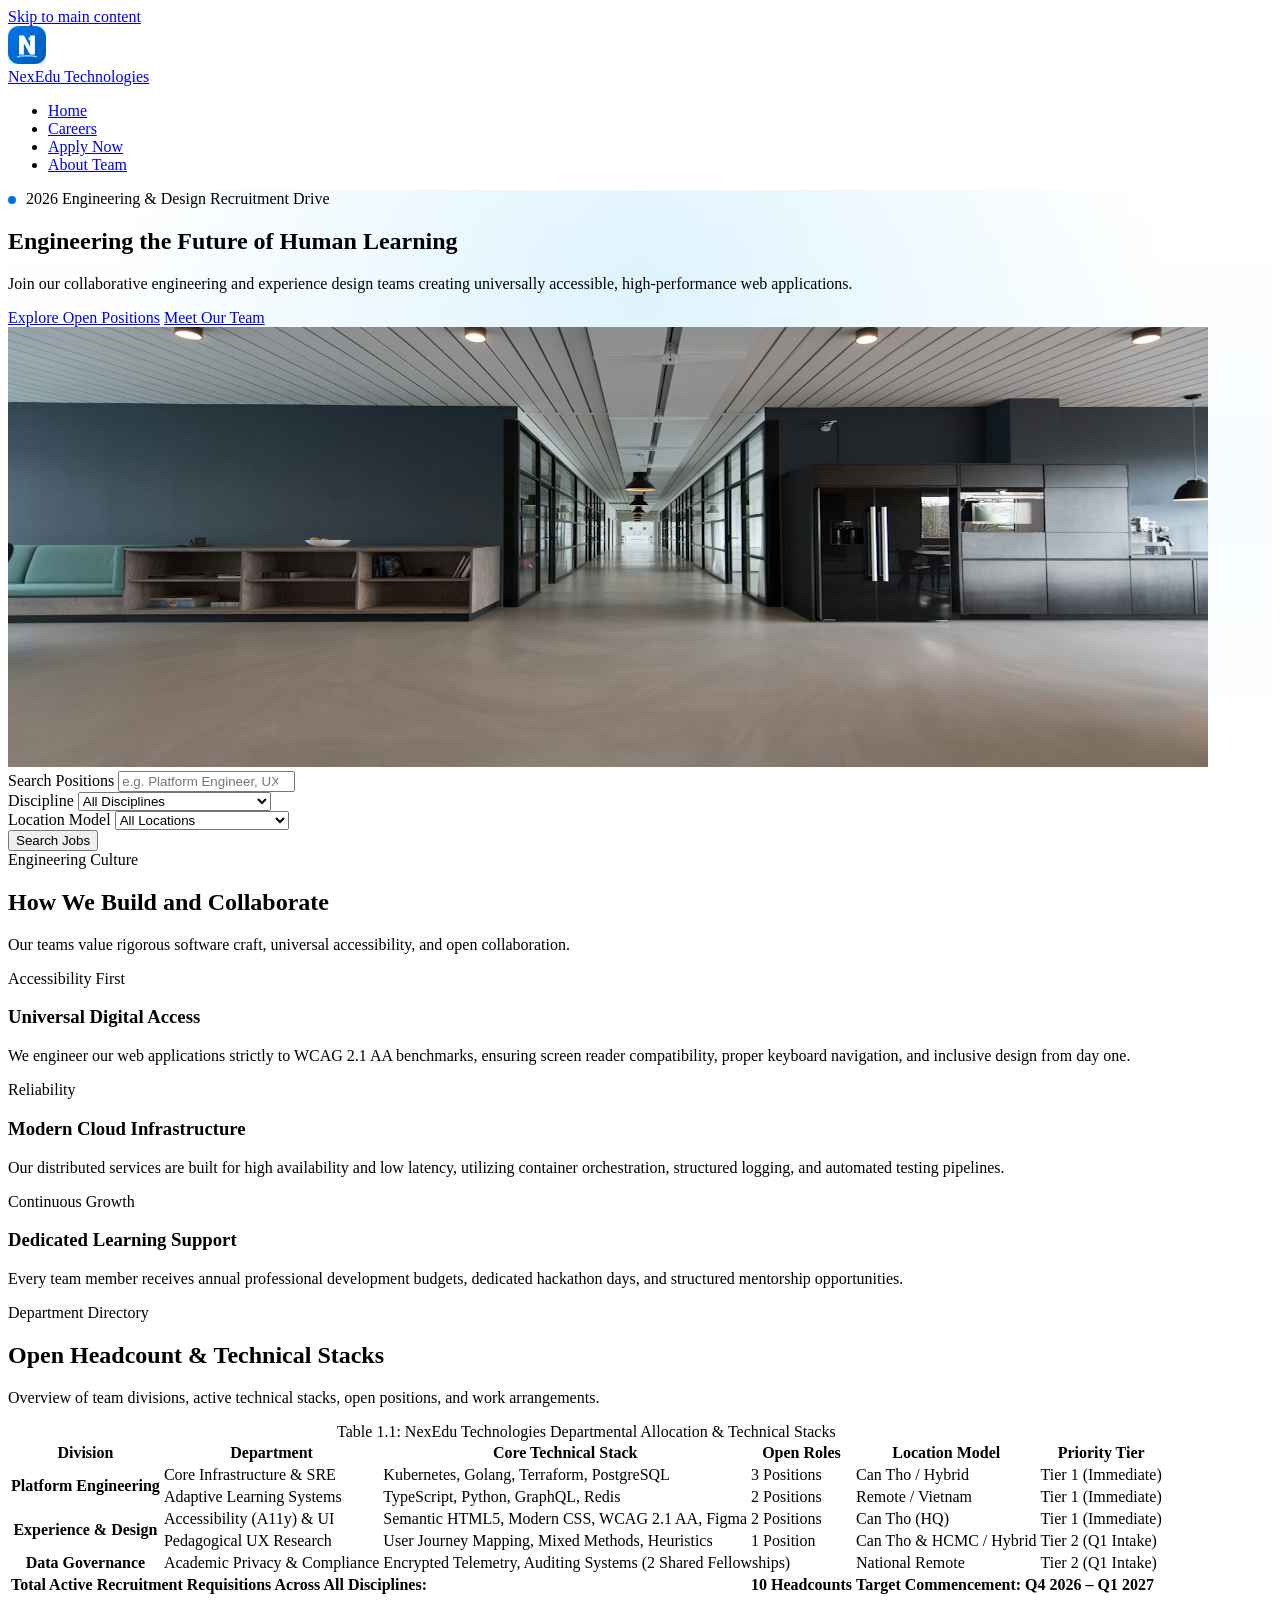
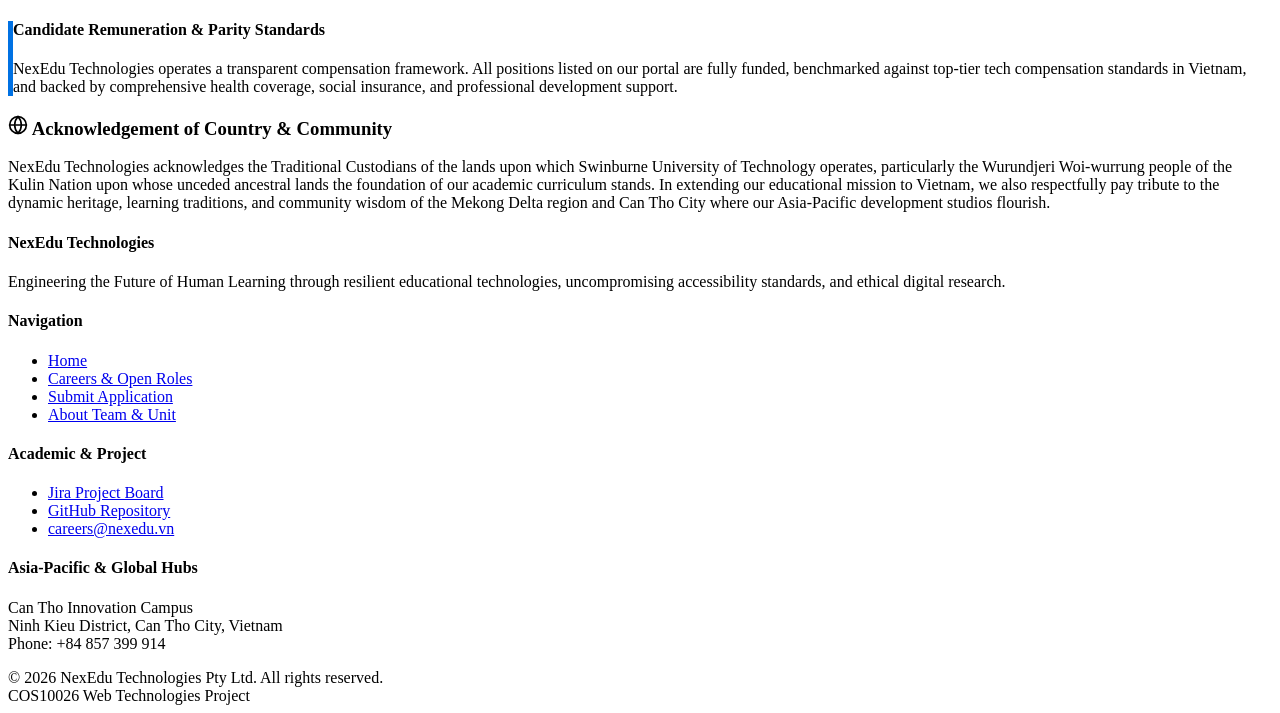
==== index.html @ 7f395ac3 "feat: update index.html with careers portal layout and add logo and hero assets" ====
<!DOCTYPE html>
<html lang="en">
<head>
  <meta charset="utf-8">
  <meta name="viewport" content="width=device-width, initial-scale=1.0">
  <meta name="description" content="NexEdu Technologies Careers Portal. Explore engineering, design, and accessibility opportunities in our Can Tho, Ho Chi Minh and remote teams.">
  <meta name="keywords" content="NexEdu Technologies, Careers, Recruitment, Engineering, Design, Jobs Vietnam">
  <meta name="author" content="NexEdu Technologies Talent Team">
  <title>NexEdu Technologies | Careers &amp; Engineering Opportunities</title>

  <!-- External Master Stylesheet -->
  <link rel="stylesheet" href="styles.css">

  <!-- ===================================================================
       MANDATORY RUBRIC REQUIREMENT: Exactly ONE Embedded Style Block
       Scoped Purpose: Scoped ambient glow gradient for hero section
       and active status pulse indicator on index.html.
       =================================================================== -->
  <style>
    .home-hero-glow {
      background-image: 
        radial-gradient(circle at 50% 15%, rgba(186, 230, 253, 0.45) 0%, transparent 65%),
        linear-gradient(180deg, rgba(255, 255, 255, 0.8) 0%, rgba(240, 249, 255, 0.5) 50%, rgba(255, 255, 255, 0) 100%);
    }
    .status-pulse-dot {
      display: inline-block;
      width: 8px;
      height: 8px;
      border-radius: 50%;
      background-color: #0071e3;
      margin-right: 6px;
      vertical-align: middle;
      animation: pulseGlow 2s infinite;
    }
  </style>
</head>
<body>

  <!-- Accessible Skip Link (WCAG 2.1 AA) -->
  <a href="#main-content" class="skip-link">Skip to main content</a>

  <!-- ===================================================================
       1. SHARED FLOATING HEADER & NAVIGATION
       =================================================================== -->
  <header class="site-header">
    <div class="site-nav" role="navigation" aria-label="Main Navigation">
      <a href="index.html" class="brand-lockup">
        <img src="images/logo.svg" alt="NexEdu Technologies Logo" class="brand-logo" width="38" height="38">
        <div class="brand-text">
          <span class="brand-name">NexEdu</span>
          <span class="brand-tagline">Technologies</span>
        </div>
      </a>

      <ul class="nav-links">
        <li><a href="index.html" class="nav-link active" aria-current="page">Home</a></li>
        <li><a href="jobs.html" class="nav-link">Careers</a></li>
        <li><a href="apply.html" class="nav-link">Apply Now</a></li>
        <li><a href="about.html" class="nav-link">About Team</a></li>
      </ul>
    </div>
  </header>

  <!-- ===================================================================
       2. MAIN CONTENT AREA (ANIMATED BLUR ENTRANCE)
       =================================================================== -->
  <main id="main-content" class="page-wrapper">

    <!-- Hero Section -->
    <section class="hero-banner home-hero-glow" aria-labelledby="hero-heading">
      <div class="container">
        <div class="floating-pill">
          <span class="status-pulse-dot" aria-hidden="true"></span>
          2026 Engineering &amp; Design Recruitment Drive
        </div>
        <h1 id="hero-heading" class="hero-title">Engineering the Future of Human Learning</h1>
        <p class="hero-subtitle">
          Join our collaborative engineering and experience design teams creating universally accessible, high-performance web applications.
        </p>
        <div class="hero-actions">
          <a href="jobs.html" class="btn btn-primary">Explore Open Positions</a>
          <a href="about.html" class="btn btn-secondary">Meet Our Team</a>
        </div>

        <!-- Large High-Resolution Campus Cover Photo -->
        <div class="cover-visual-wrap">
          <img 
            src="images/hero-campus.jpg" 
            alt="NexEdu Technologies Innovation Campus and Collaborative Engineering Laboratory in Can Tho" 
            width="1200" 
            height="440"
            loading="eager"
          >
        </div>
      </div>
    </section>

    <!-- Search & Filter Widget (Translucent Glass Component) -->
    <div class="container">
      <section aria-labelledby="search-heading">
        <form method="get" action="jobs.html" class="search-widget-card" role="search">
          <div class="search-form-flex">
            <div class="search-field-group">
              <label for="keyword" id="search-heading">Search Positions</label>
              <input type="search" id="keyword" name="keyword" class="search-input" placeholder="e.g. Platform Engineer, UX Designer...">
            </div>
            <div class="search-field-group">
              <label for="category">Discipline</label>
              <select id="category" name="category" class="search-select">
                <option value="">All Disciplines</option>
                <option value="engineering">Platform &amp; Infrastructure</option>
                <option value="design">Accessibility &amp; UX Design</option>
                <option value="data">Data &amp; Systems Architecture</option>
              </select>
            </div>
            <div class="search-field-group">
              <label for="location">Location Model</label>
              <select id="location" name="location" class="search-select">
                <option value="">All Locations</option>
                <option value="cantho">Can Tho (HQ Campus)</option>
                <option value="hcmc">Ho Chi Minh City (Hybrid)</option>
                <option value="remote">Remote (Vietnam Wide)</option>
              </select>
            </div>
            <div>
              <button type="submit" class="btn btn-primary">Search Jobs</button>
            </div>
          </div>
        </form>
      </section>
    </div>

    <!-- Core Workplace Culture Values -->
    <section class="section-padding" aria-labelledby="pillars-heading">
      <div class="container">
        <div class="section-title-wrap">
          <span class="feature-tag">Engineering Culture</span>
          <h2 id="pillars-heading" class="section-serif-title">How We Build and Collaborate</h2>
          <p class="text-lead text-muted">
            Our teams value rigorous software craft, universal accessibility, and open collaboration.
          </p>
        </div>

        <div class="grid-3col">
          <article class="glass-card">
            <span class="feature-tag">Accessibility First</span>
            <h3>Universal Digital Access</h3>
            <p>
              We engineer our web applications strictly to WCAG 2.1 AA benchmarks, ensuring screen reader compatibility, proper keyboard navigation, and inclusive design from day one.
            </p>
          </article>

          <article class="glass-card">
            <span class="feature-tag">Reliability</span>
            <h3>Modern Cloud Infrastructure</h3>
            <p>
              Our distributed services are built for high availability and low latency, utilizing container orchestration, structured logging, and automated testing pipelines.
            </p>
          </article>

          <article class="glass-card">
            <span class="feature-tag">Continuous Growth</span>
            <h3>Dedicated Learning Support</h3>
            <p>
              Every team member receives annual professional development budgets, dedicated hackathon days, and structured mentorship opportunities.
            </p>
          </article>
        </div>
      </div>
    </section>

    <!-- Department Overview Table (Colspan & Rowspan Demonstration) -->
    <section class="section-padding" aria-labelledby="matrix-heading">
      <div class="container">
        <div class="section-title-wrap">
          <span class="feature-tag">Department Directory</span>
          <h2 id="matrix-heading" class="section-serif-title">Open Headcount &amp; Technical Stacks</h2>
          <p class="text-lead text-muted">
            Overview of team divisions, active technical stacks, open positions, and work arrangements.
          </p>
        </div>

        <div class="table-responsive">
          <table class="data-table">
            <caption>Table 1.1: NexEdu Technologies Departmental Allocation &amp; Technical Stacks</caption>
            <thead>
              <tr>
                <th scope="col">Division</th>
                <th scope="col">Department</th>
                <th scope="col">Core Technical Stack</th>
                <th scope="col">Open Roles</th>
                <th scope="col">Location Model</th>
                <th scope="col">Priority Tier</th>
              </tr>
            </thead>
            <tbody>
              <!-- Rowspan: Division 'Platform Engineering' spans 2 rows -->
              <tr>
                <th scope="row" rowspan="2" class="cell-highlight">Platform Engineering</th>
                <td>Core Infrastructure &amp; SRE</td>
                <td>Kubernetes, Golang, Terraform, PostgreSQL</td>
                <td>3 Positions</td>
                <td>Can Tho / Hybrid</td>
                <td>Tier 1 (Immediate)</td>
              </tr>
              <tr>
                <td>Adaptive Learning Systems</td>
                <td>TypeScript, Python, GraphQL, Redis</td>
                <td>2 Positions</td>
                <td>Remote / Vietnam</td>
                <td>Tier 1 (Immediate)</td>
              </tr>

              <!-- Rowspan: Division 'Experience & Design' spans 2 rows -->
              <tr>
                <th scope="row" rowspan="2" class="cell-highlight">Experience &amp; Design</th>
                <td>Accessibility (A11y) &amp; UI</td>
                <td>Semantic HTML5, Modern CSS, WCAG 2.1 AA, Figma</td>
                <td>2 Positions</td>
                <td>Can Tho (HQ)</td>
                <td>Tier 1 (Immediate)</td>
              </tr>
              <tr>
                <td>Pedagogical UX Research</td>
                <td>User Journey Mapping, Mixed Methods, Heuristics</td>
                <td>1 Position</td>
                <td>Can Tho &amp; HCMC / Hybrid</td>
                <td>Tier 2 (Q1 Intake)</td>
              </tr>

              <!-- Colspan Demonstration: Merged cross-departmental initiative row -->
              <tr>
                <th scope="row" class="cell-highlight">Data Governance</th>
                <td>Academic Privacy &amp; Compliance</td>
                <td colspan="2">Encrypted Telemetry, Auditing Systems (2 Shared Fellowships)</td>
                <td>National Remote</td>
                <td>Tier 2 (Q1 Intake)</td>
              </tr>
            </tbody>
            <tfoot>
              <tr>
                <td colspan="3"><strong>Total Active Recruitment Requisitions Across All Disciplines:</strong></td>
                <td><strong>10 Headcounts</strong></td>
                <td colspan="2"><strong>Target Commencement: Q4 2026 – Q1 2027</strong></td>
              </tr>
            </tfoot>
          </table>
        </div>

        <!-- ===================================================================
             MANDATORY RUBRIC REQUIREMENT: Exactly ONE Intentional Inline Style
             Demonstrating specific property cascade/override without style pollution.
             =================================================================== -->
        <div class="glass-card" style="border-left: 5px solid #0071e3; margin-top: 1.5rem;">
          <h4>Candidate Remuneration &amp; Parity Standards</h4>
          <p>
            NexEdu Technologies operates a transparent compensation framework. All positions listed on our portal are fully funded, benchmarked against top-tier tech compensation standards in Vietnam, and backed by comprehensive health coverage, social insurance, and professional development support.
          </p>
        </div>
      </div>
    </section>

    <!-- Reconciliation & Acknowledgement of Country & Community -->
    <section class="container" aria-label="Acknowledgement of Country &amp; Community">
      <div class="acknowledgement-box">
        <h3>
          <svg width="20" height="20" viewBox="0 0 24 24" fill="none" stroke="currentColor" stroke-width="2" stroke-linecap="round" stroke-linejoin="round" aria-hidden="true">
            <circle cx="12" cy="12" r="10"></circle>
            <path d="M12 2a14.5 14.5 0 0 0 0 20 14.5 14.5 0 0 0 0-20"></path>
            <path d="M2 12h20"></path>
          </svg>
          Acknowledgement of Country &amp; Community
        </h3>
        <p>
          NexEdu Technologies acknowledges the Traditional Custodians of the lands upon which Swinburne University of Technology operates, particularly the Wurundjeri Woi-wurrung people of the Kulin Nation upon whose unceded ancestral lands the foundation of our academic curriculum stands. In extending our educational mission to Vietnam, we also respectfully pay tribute to the dynamic heritage, learning traditions, and community wisdom of the Mekong Delta region and Can Tho City where our Asia-Pacific development studios flourish.
        </p>
      </div>
    </section>

  </main>

  <!-- ===================================================================
       3. SITE FOOTER (SHARED ACROSS ALL PAGES)
       =================================================================== -->
  <footer class="site-footer">
    <div class="container">
      <div class="footer-grid">
        <div class="footer-col">
          <h4>NexEdu Technologies</h4>
          <p>
            Engineering the Future of Human Learning through resilient educational technologies, uncompromising accessibility standards, and ethical digital research.
          </p>
        </div>

        <div class="footer-col">
          <h4>Navigation</h4>
          <ul class="footer-links">
            <li><a href="index.html">Home</a></li>
            <li><a href="jobs.html">Careers &amp; Open Roles</a></li>
            <li><a href="apply.html">Submit Application</a></li>
            <li><a href="about.html">About Team &amp; Unit</a></li>
          </ul>
        </div>

        <div class="footer-col">
          <h4>Academic &amp; Project</h4>
          <ul class="footer-links">
            <li><a href="https://nextgentechx.atlassian.net/jira/software/projects/NEX/summary" target="_blank" rel="noopener noreferrer">Jira Project Board</a></li>
            <li><a href="https://github.com/vupaswin/NexEdu-Project" target="_blank" rel="noopener noreferrer">GitHub Repository</a></li>
            <li><a href="mailto:careers@nexedu.vn">careers@nexedu.vn</a></li>
          </ul>
        </div>

        <div class="footer-col">
          <h4>Asia-Pacific &amp; Global Hubs</h4>
          <p>
            Can Tho Innovation Campus<br>
            Ninh Kieu District, Can Tho City, Vietnam<br>
            Phone: +84 857 399 914
          </p>
        </div>
      </div>

      <div class="footer-bottom">
        <div>
          &copy; 2026 NexEdu Technologies Pty Ltd. All rights reserved.
        </div>
        <div>
          COS10026 Web Technologies Project
        </div>
      </div>
    </div>
  </footer>

</body>
</html>
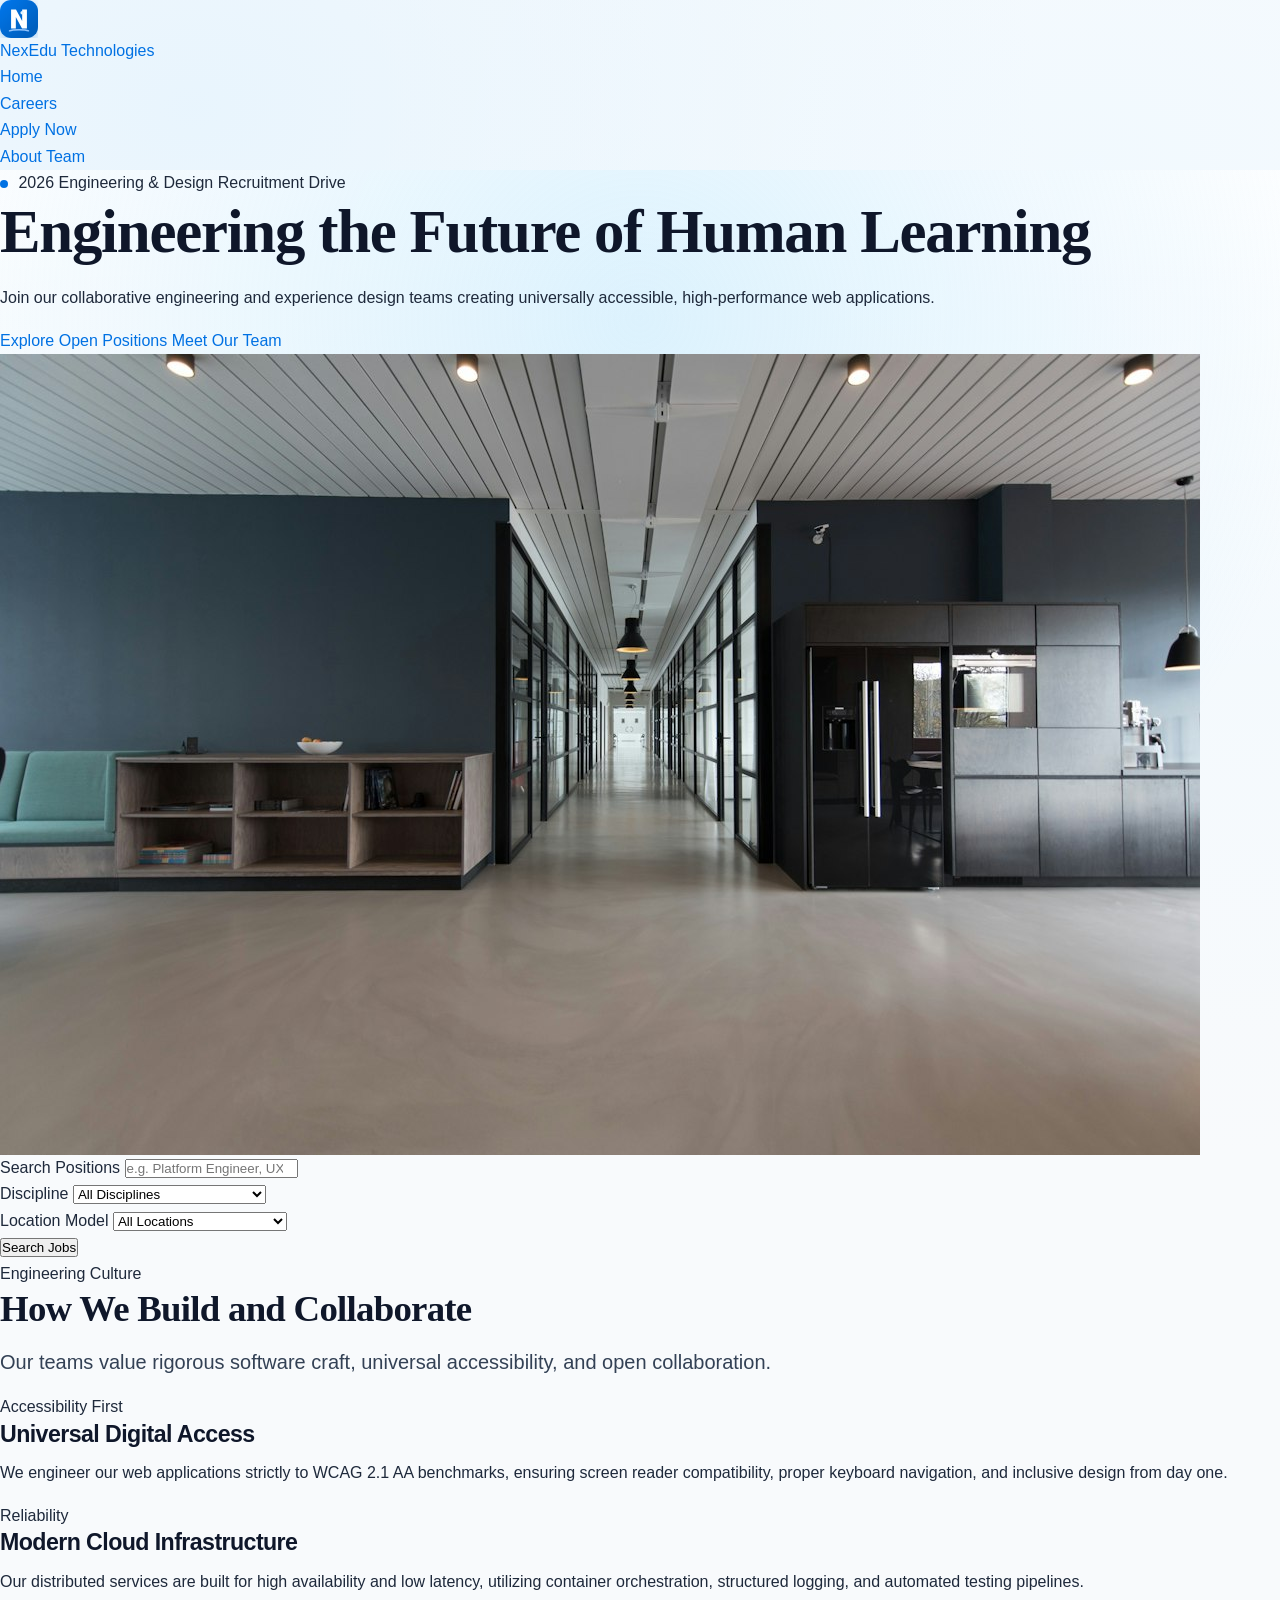
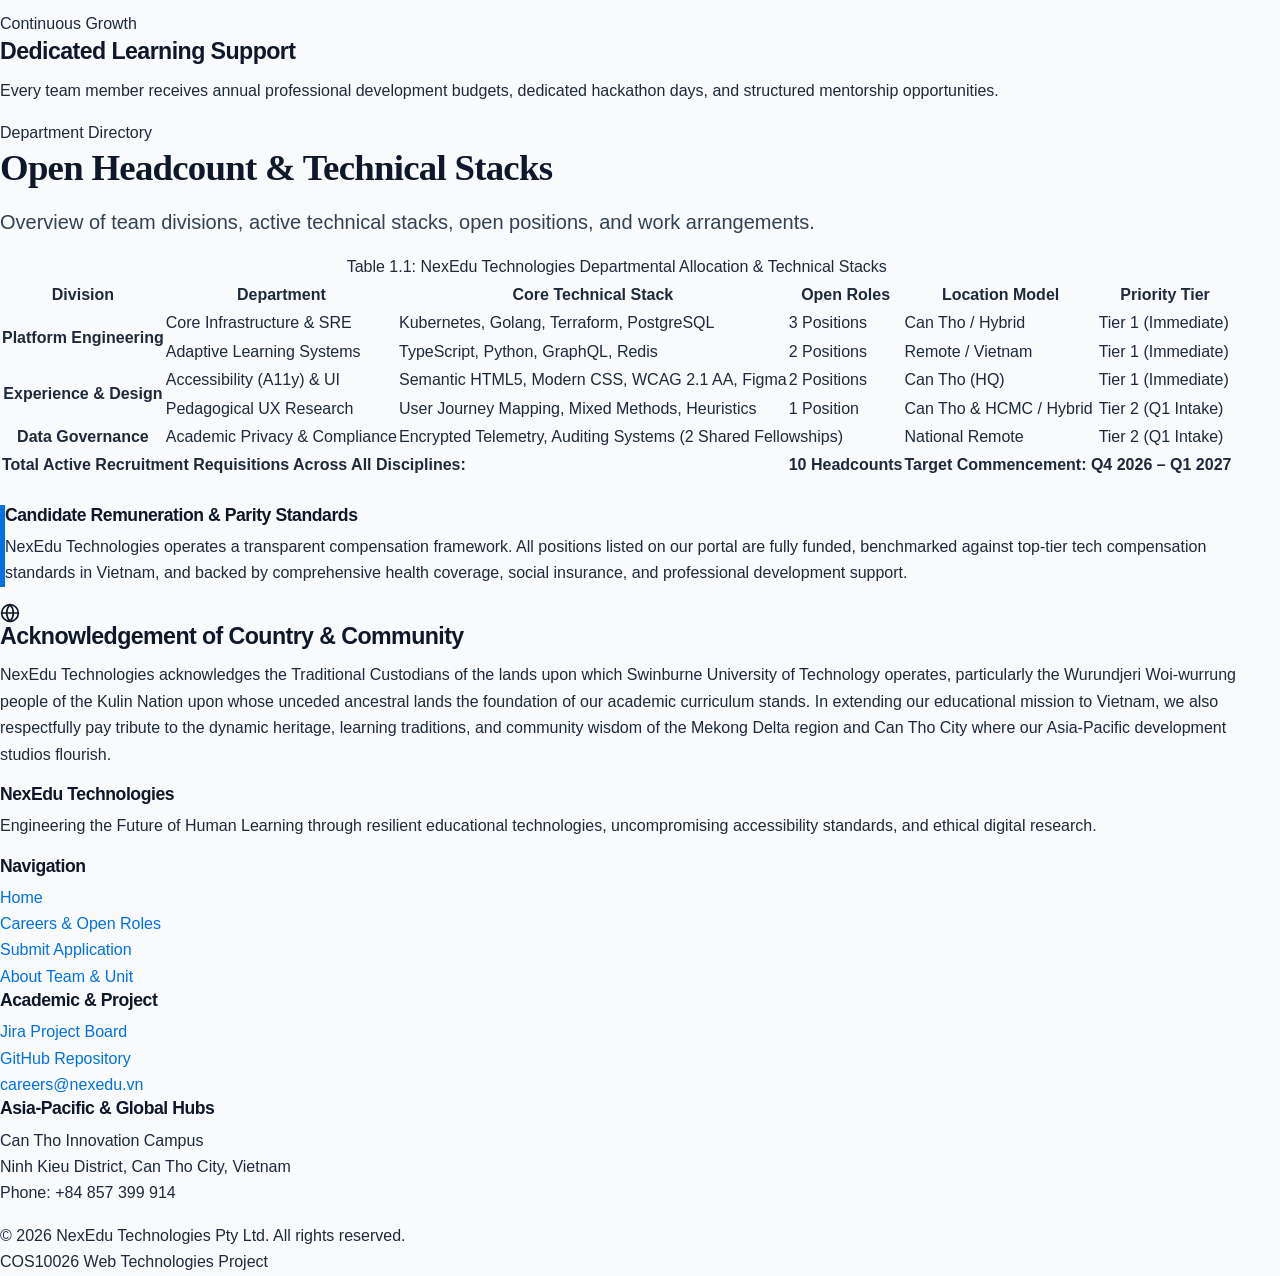
==== commit 3c904c94: "feat: add master stylesheet with design tokens and base typography styles" ====
--- a/index.html
+++ b/index.html
@@ -9,7 +9,7 @@
   <title>NexEdu Technologies | Careers &amp; Engineering Opportunities</title>
 
   <!-- External Master Stylesheet -->
-  <link rel="stylesheet" href="styles.css">
+  <link rel="stylesheet" href="./styles.css">
 
   <!-- ===================================================================
        MANDATORY RUBRIC REQUIREMENT: Exactly ONE Embedded Style Block
--- a/styles.css
+++ b/styles.css
@@ -0,0 +1,200 @@
+/* --------------------------------------------------------------------------
+   1. CSS CUSTOM PROPERTIES (DESIGN TOKENS)
+   Apple Sky Blue Palette, Editorial Typography Stack & Clear Glass Tokens
+   -------------------------------------------------------------------------- */
+:root { 
+  --color-apple-blue: #0071e3;
+  --color-blue-dark:  #005bb5;
+  --color-blue-hover: #0077ed;
+  --color-blue-light: #38bdf8;
+  --color-sky-bg:     #f0f9ff;
+  --color-sky-tint:   #e0f2fe;
+  --color-sky-border: #bae6fd;
+
+  /* Neutral Dark & Grayscale Tones */
+  --color-black:        #0f172a;
+  --color-dark:         #1e293b;
+  --color-gray-dark:    #334155;
+  --color-gray-medium:  #64748b;
+  --color-gray-light:   #94a3b8;
+  --color-border:       #cbd5e1;
+  --color-border-subtle: #e2e8f0;
+  --color-surface-subtle: #f8fafc;
+  --color-white:        #ffffff;
+
+  /* High-Saturation Clear Frosted Glass */
+  --glass-bg:          rgba(255, 255, 255, 0.82);
+  --glass-bg-subtle:   rgba(248, 250, 252, 0.75);
+  --glass-bg-card:     rgba(255, 255, 255, 0.88);
+  --glass-blur:        blur(14px) saturate(210%);
+  --glass-border:      1px solid rgba(255, 255, 255, 0.95);
+  --glass-outline:     1px solid rgba(0, 113, 227, 0.1);
+
+  /* Typography Stack: Sans-serif & Distinctive Editorial Serif */
+  --font-primary: -apple-system, BlinkMacSystemFont, "SF Pro Text", "SF Pro Display", "Helvetica Neue", Helvetica, Arial, sans-serif;
+  --font-serif:   "New York", "Charter", "Georgia", "Baskerville", Cambria, serif;
+  --font-mono:    SFMono-Regular, Menlo, Monaco, Consolas, "Courier New", monospace;
+
+  /* Fluid Spacing Scale */
+  --space-xxs: 0.25rem;
+  --space-xs:  0.5rem;
+  --space-sm:  0.75rem;
+  --space-md:  1rem;
+  --space-lg:  1.5rem;
+  --space-xl:  2rem;
+  --space-xxl: 3rem;
+  --space-hero: clamp(3rem, 7vw, 5.5rem);
+
+  /* Curvatures */
+  --radius-xs: 6px;
+  --radius-sm: 10px;
+  --radius-md: 16px;
+  --radius-lg: 22px;
+  --radius-xl: 28px;
+  --radius-full: 9999px;
+
+  /* Multi-tier Shadows */
+  --shadow-subtle:   0 2px 8px rgba(0, 113, 227, 0.04);
+  --shadow-floating: 0 10px 30px -4px rgba(0, 113, 227, 0.09), 0 4px 10px -2px rgba(15, 23, 42, 0.03);
+  --shadow-elevated: 0 20px 42px -8px rgba(0, 113, 227, 0.16), 0 8px 18px -4px rgba(15, 23, 42, 0.05);
+
+  /* Animation Transitions */
+  --transition-fast: 0.16s ease-out;
+  --transition-smooth: 0.28s cubic-bezier(0.16, 1, 0.3, 1);
+  --transition-elevate: transform 0.3s cubic-bezier(0.16, 1, 0.3, 1), box-shadow 0.3s cubic-bezier(0.16, 1, 0.3, 1);
+}
+
+/* --------------------------------------------------------------------------
+   3. RESET & AMBIENT AIRY SKY BACKGROUND
+   -------------------------------------------------------------------------- */
+*,
+*::before,
+*::after {
+  box-sizing: border-box;
+  margin: 0;
+  padding: 0;
+}
+
+html {
+  font-size: 100%;
+  scroll-behavior: smooth;
+  text-size-adjust: 100%;
+  -webkit-text-size-adjust: 100%;
+}
+
+body {
+  font-family: var(--font-primary);
+  font-size: 1rem;
+  line-height: 1.65;
+  color: var(--color-dark);
+  background-color: #f8fafc;
+  background-image: 
+    radial-gradient(at 15% 12%, rgba(224, 242, 254, 0.65) 0px, transparent 55%),
+    radial-gradient(at 85% 18%, rgba(240, 249, 255, 0.85) 0px, transparent 50%),
+    radial-gradient(at 50% 90%, rgba(224, 231, 255, 0.4) 0px, transparent 60%);
+  background-attachment: fixed;
+  min-height: 100vh;
+  display: flex;
+  flex-direction: column;
+  -webkit-font-smoothing: antialiased;
+  -moz-osx-font-smoothing: grayscale;
+}
+
+/* Accessible Skip Link */
+.skip-link {
+  position: absolute;
+  top: -9999px;
+  left: 1.5rem;
+  z-index: 1000;
+  padding: var(--space-xs) var(--space-lg);
+  background-color: var(--color-apple-blue);
+  color: var(--color-white);
+  font-weight: 600;
+  text-decoration: none;
+  border-radius: var(--radius-full);
+  transition: top var(--transition-fast);
+  box-shadow: var(--shadow-floating);
+}
+
+.skip-link:focus {
+  top: 1.5rem;
+  outline: 3px solid var(--color-blue-dark);
+}
+
+:focus-visible {
+  outline: 2px solid var(--color-apple-blue);
+  outline-offset: 3px;
+}
+
+img,
+svg {
+  display: block;
+  max-width: 100%;
+  height: auto;
+}
+
+a {
+  color: var(--color-apple-blue);
+  text-decoration: none;
+  transition: color var(--transition-fast), opacity var(--transition-fast);
+}
+
+a:hover {
+  color: var(--color-blue-dark);
+}
+
+
+/* --------------------------------------------------------------------------
+   4. TYPOGRAPHY: SANS-SERIF & MODERN EDITORIAL SERIF ACCENTS
+   -------------------------------------------------------------------------- */
+h1, h2, h3, h4, h5, h6 {
+  color: var(--color-black);
+  font-weight: 600;
+  line-height: 1.2;
+  letter-spacing: -0.025em;
+}
+
+.editorial-serif,
+.hero-title,
+.section-serif-title {
+  font-family: var(--font-serif);
+  font-weight: 600;
+  letter-spacing: -0.02em;
+}
+
+h1 {
+  font-size: clamp(2.3rem, 5.2vw, 3.8rem);
+  margin-bottom: var(--space-md);
+  color: var(--color-black);
+}
+
+h2 {
+  font-size: clamp(1.65rem, 3.6vw, 2.3rem);
+  margin-bottom: var(--space-md);
+}
+
+h3 {
+  font-size: clamp(1.2rem, 2vw, 1.45rem);
+  margin-bottom: var(--space-sm);
+}
+
+h4 {
+  font-size: 1.1rem;
+  margin-bottom: var(--space-xs);
+}
+
+p {
+  margin-bottom: var(--space-md);
+  color: var(--color-dark);
+}
+
+.text-muted {
+  color: var(--color-gray-medium);
+}
+
+.text-lead {
+  font-size: clamp(1.05rem, 1.8vw, 1.25rem);
+  line-height: 1.55;
+  color: var(--color-gray-dark);
+  font-weight: 400;
+}
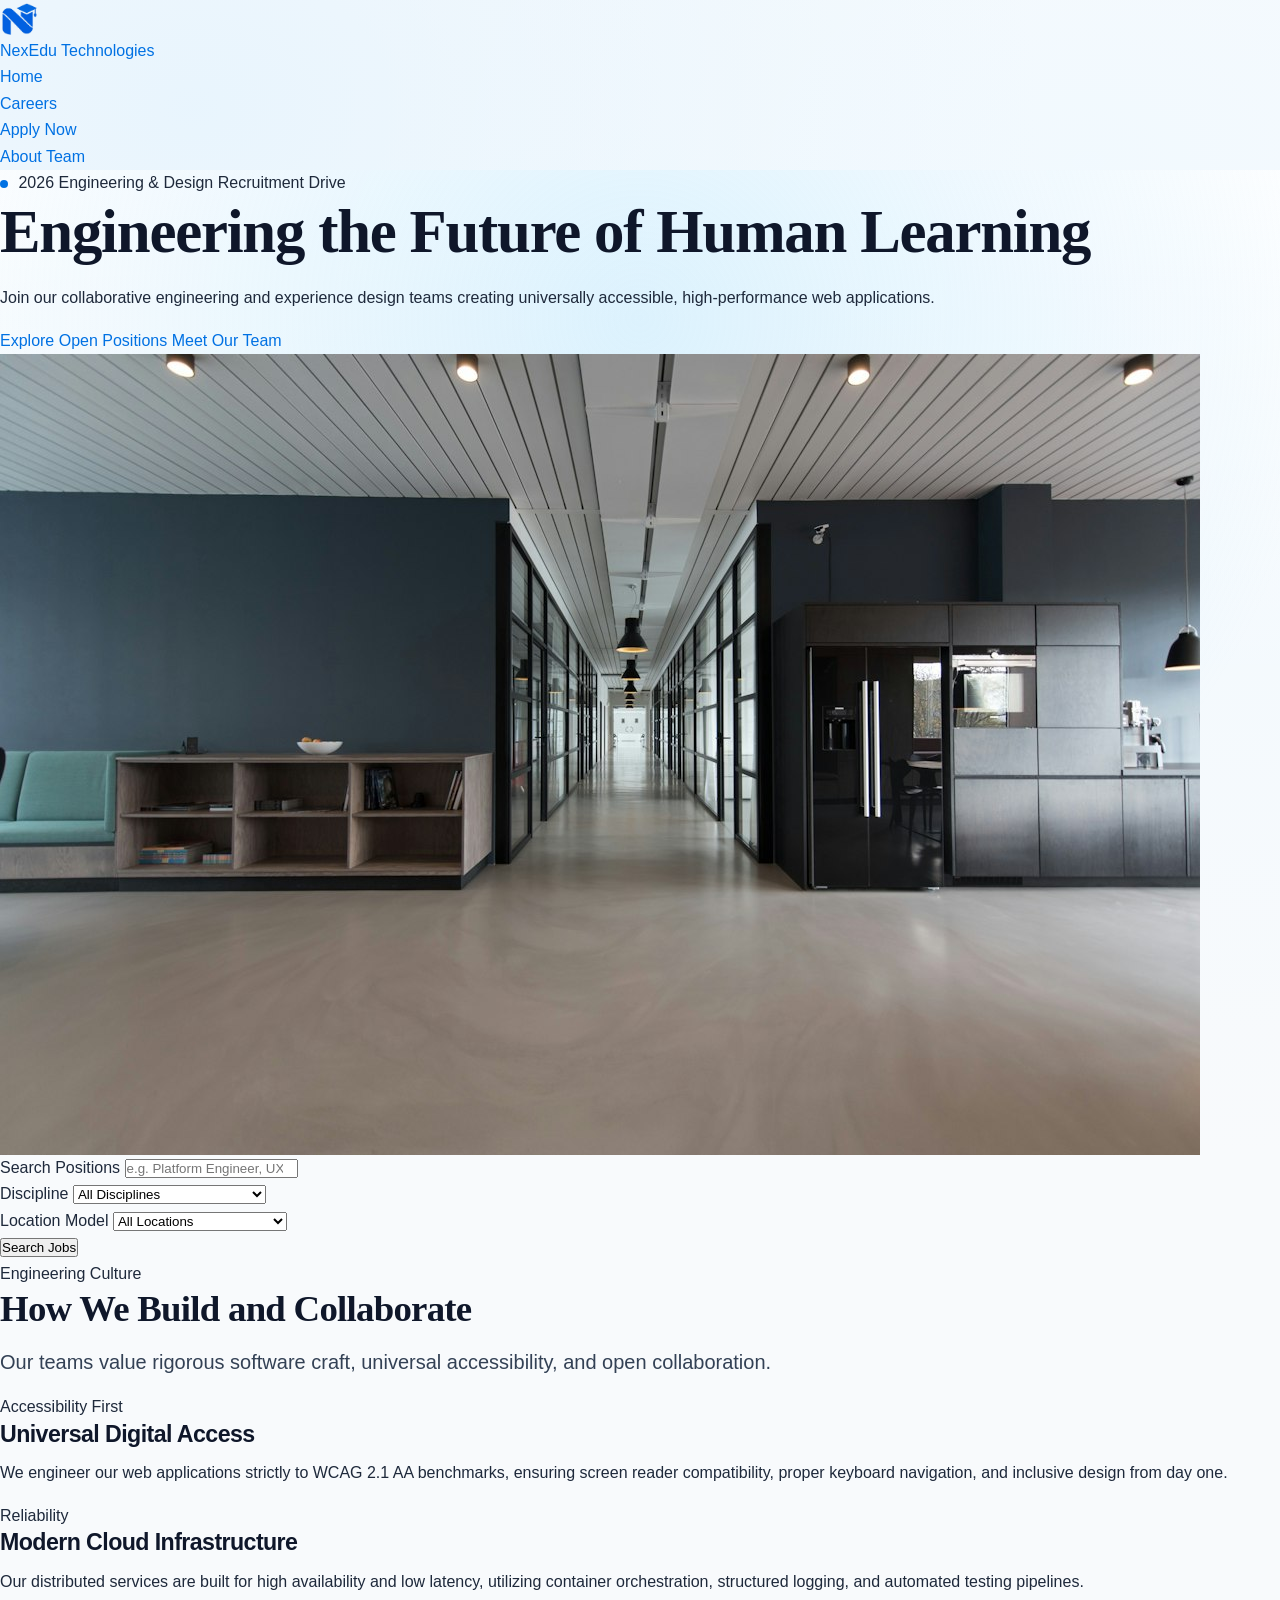
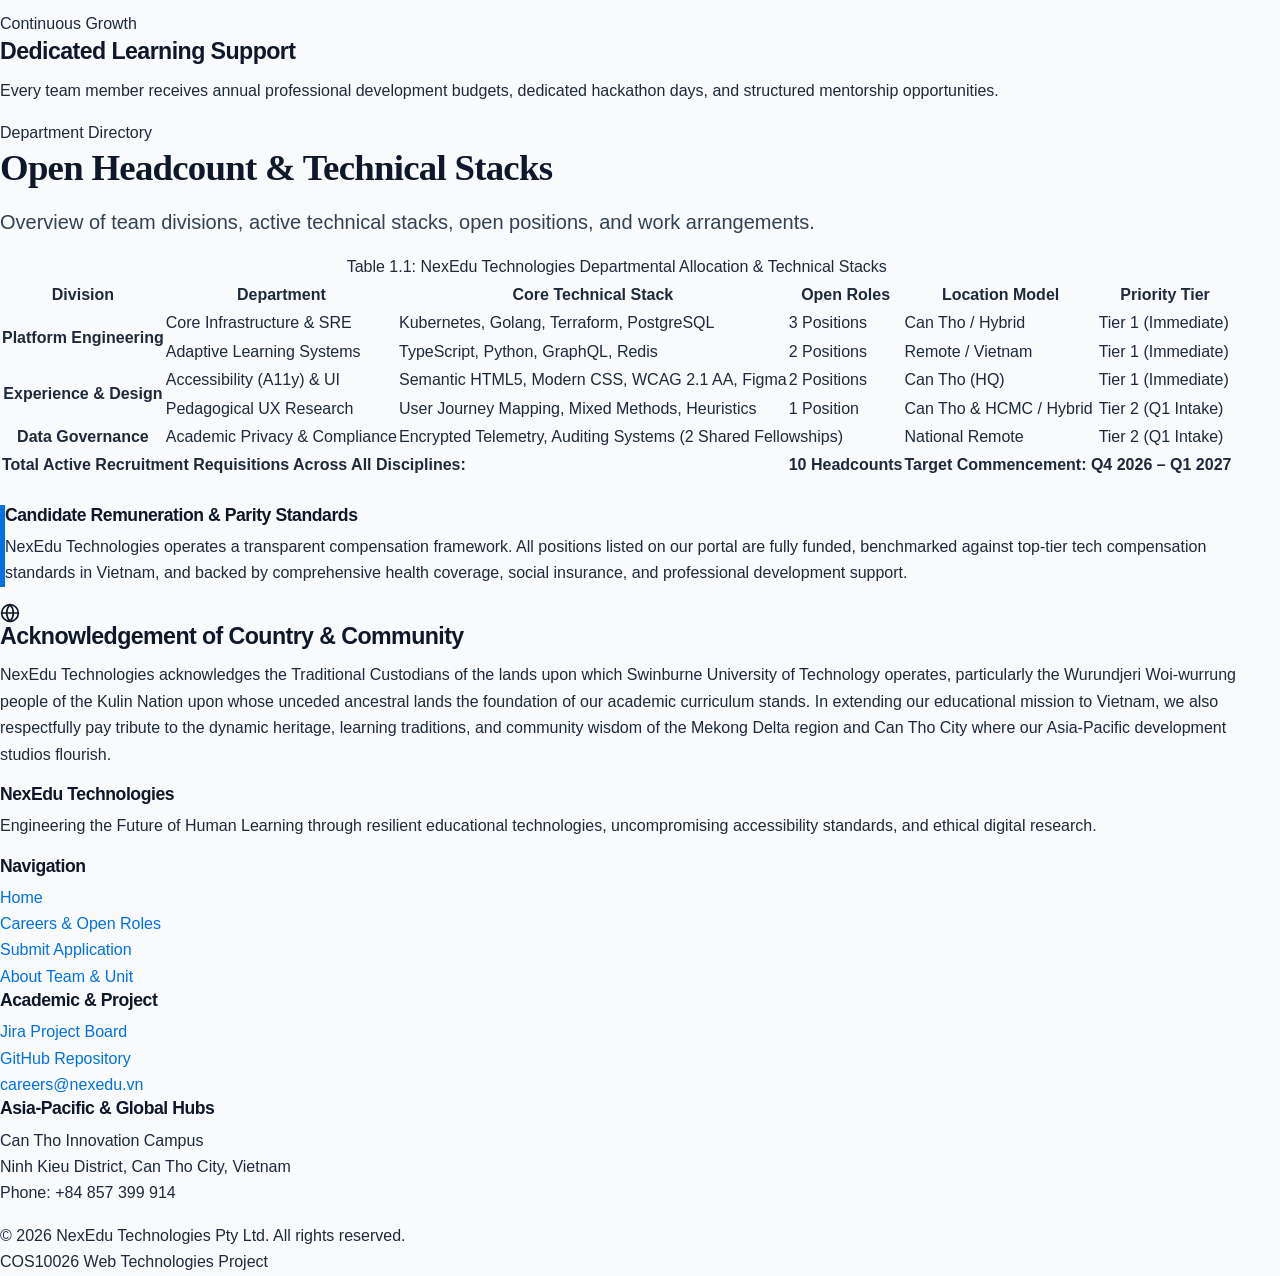
==== commit 68d90c7c: "feat: add branding assets and update logo source in index.html" ====
--- a/index.html
+++ b/index.html
@@ -45,7 +45,7 @@
   <header class="site-header">
     <div class="site-nav" role="navigation" aria-label="Main Navigation">
       <a href="index.html" class="brand-lockup">
-        <img src="images/logo.svg" alt="NexEdu Technologies Logo" class="brand-logo" width="38" height="38">
+        <img src="images/NexEdu-Logo-cut.png" alt="NexEdu Technologies Logo" class="brand-logo" width="38" height="38">
         <div class="brand-text">
           <span class="brand-name">NexEdu</span>
           <span class="brand-tagline">Technologies</span>
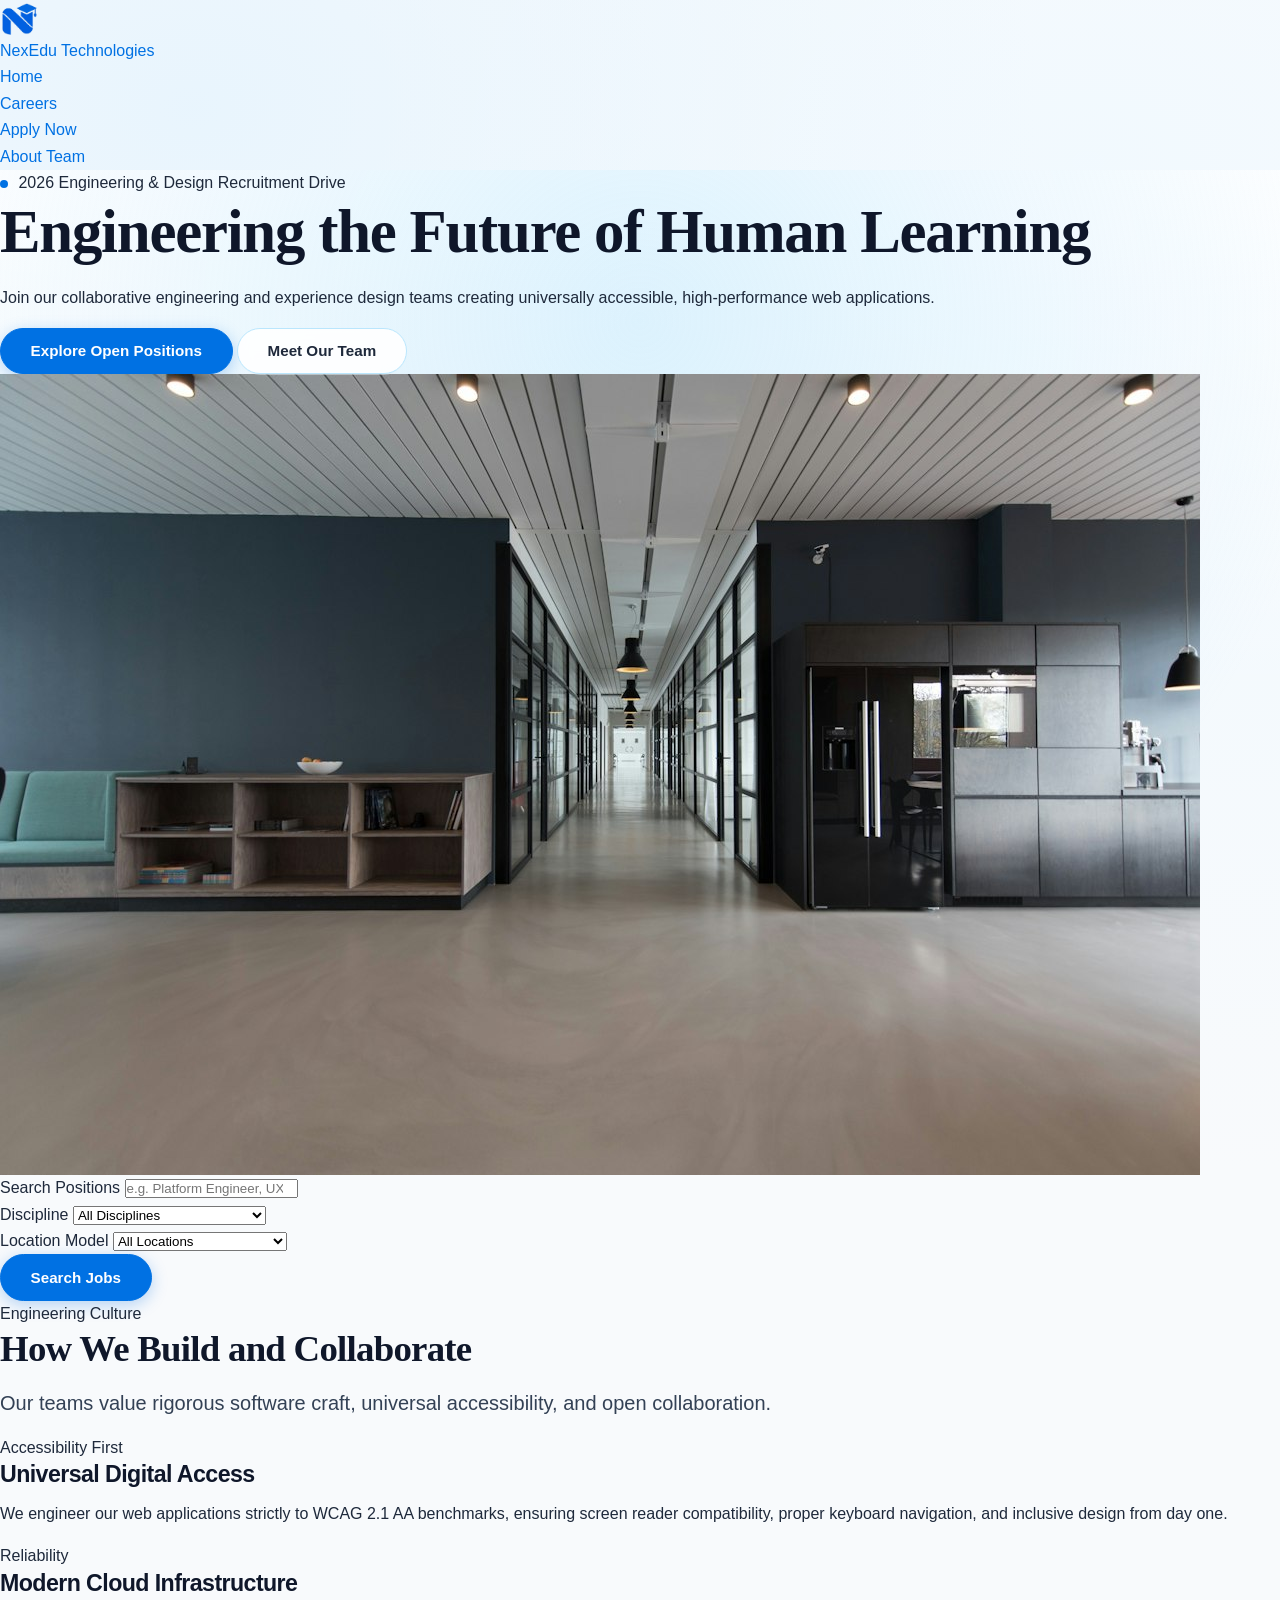
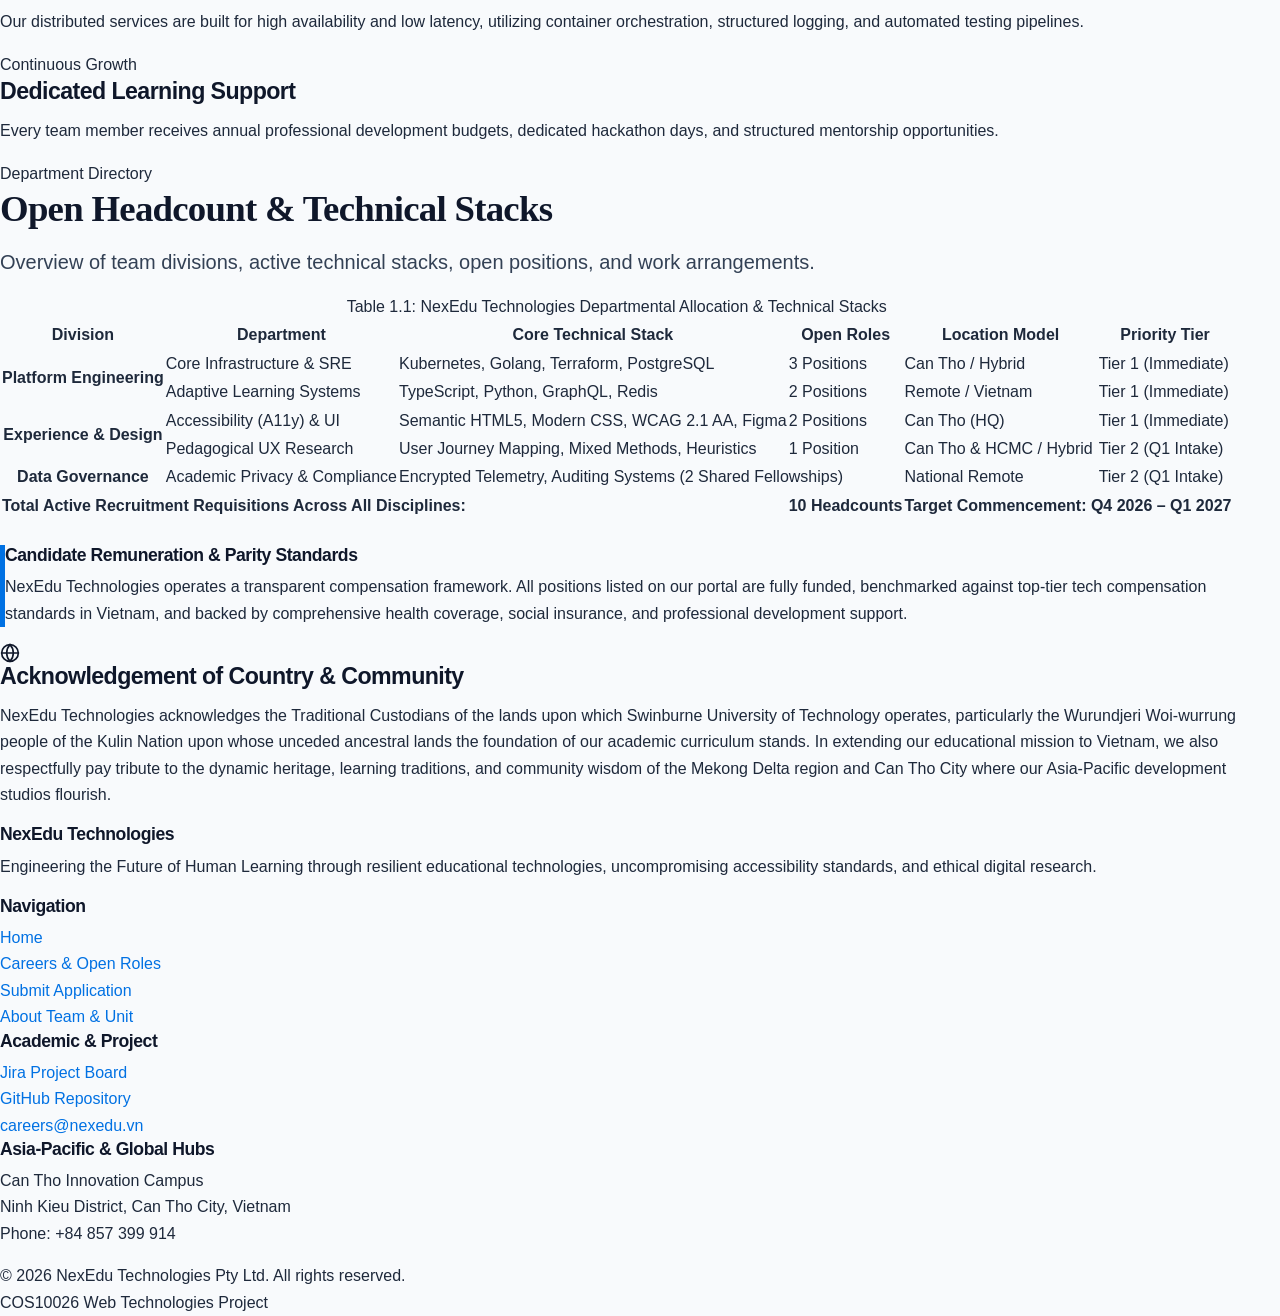
==== commit 7702acdb: "fix: update favicon path and version across HTML pages" ====
--- a/index.html
+++ b/index.html
@@ -10,6 +10,9 @@
 
   <!-- External Master Stylesheet -->
   <link rel="stylesheet" href="./styles.css">
+  <!-- Favicon -->
+  <link rel="icon" type="image/png" href="./images/NexEdu-Favicon.png?v=2">
+  
 
   <!-- ===================================================================
        MANDATORY RUBRIC REQUIREMENT: Exactly ONE Embedded Style Block
--- a/styles.css
+++ b/styles.css
@@ -63,6 +63,36 @@
   --transition-smooth: 0.28s cubic-bezier(0.16, 1, 0.3, 1);
   --transition-elevate: transform 0.3s cubic-bezier(0.16, 1, 0.3, 1), box-shadow 0.3s cubic-bezier(0.16, 1, 0.3, 1);
 }
+
+/* --------------------------------------------------------------------------
+   2. LAG-FREE PAGE TRANSITION ENGINE (NO BLUR OVERHEAD)
+   Pure Hardware-Accelerated Fade & Translate Ingress (Smooth 60/120fps)
+   -------------------------------------------------------------------------- */
+@keyframes pageFadeIn {
+  0% {
+    opacity: 0;
+    transform: translateY(6px);
+  }
+  100% {
+    opacity: 1;
+    transform: translateY(0);
+  }
+}
+
+@keyframes pulseGlow {
+  0%, 100% {
+    box-shadow: 0 0 0 0 rgba(0, 113, 227, 0.4);
+  }
+  50% {
+    box-shadow: 0 0 0 6px rgba(0, 113, 227, 0);
+  }
+}
+
+.page-wrapper {
+  flex: 1 0 auto;
+  animation: pageFadeIn 0.25s cubic-bezier(0.16, 1, 0.3, 1) forwards;
+}
+
 
 /* --------------------------------------------------------------------------
    3. RESET & AMBIENT AIRY SKY BACKGROUND
@@ -198,3 +228,50 @@
   color: var(--color-gray-dark);
   font-weight: 400;
 }
+/*BUTTONS & INTERACTIVE PILLS*/
+.btn {
+  display: inline-flex;
+  align-items: center;
+  justify-content: center;
+  padding: 0.825rem 1.85rem;
+  font-family: var(--font-primary);
+  font-size: 0.95rem;
+  font-weight: 600;
+  line-height: 1.2;
+  text-align: center;
+  text-decoration: none;
+  border-radius: var(--radius-full);
+  cursor: pointer;
+  border: 1px solid transparent;
+  transition: all var(--transition-smooth);
+}
+
+.btn-primary {
+  background-color: var(--color-apple-blue);
+  color: var(--color-white);
+  border-color: var(--color-apple-blue);
+  box-shadow: 0 4px 16px rgba(0, 113, 227, 0.28);
+}
+
+.btn-primary:hover {
+  background-color: var(--color-blue-dark);
+  border-color: var(--color-blue-dark);
+  color: var(--color-white);
+  transform: translateY(-2px);
+  box-shadow: 0 8px 24px rgba(0, 113, 227, 0.35);
+}
+
+.btn-secondary {
+  background-color: rgba(255, 255, 255, 0.9);
+  color: var(--color-dark);
+  border: 1px solid var(--color-sky-border);
+  backdrop-filter: blur(10px);
+}
+
+.btn-secondary:hover {
+  background-color: var(--color-white);
+  border-color: var(--color-apple-blue);
+  color: var(--color-apple-blue);
+  transform: translateY(-2px);
+  box-shadow: var(--shadow-subtle);
+}
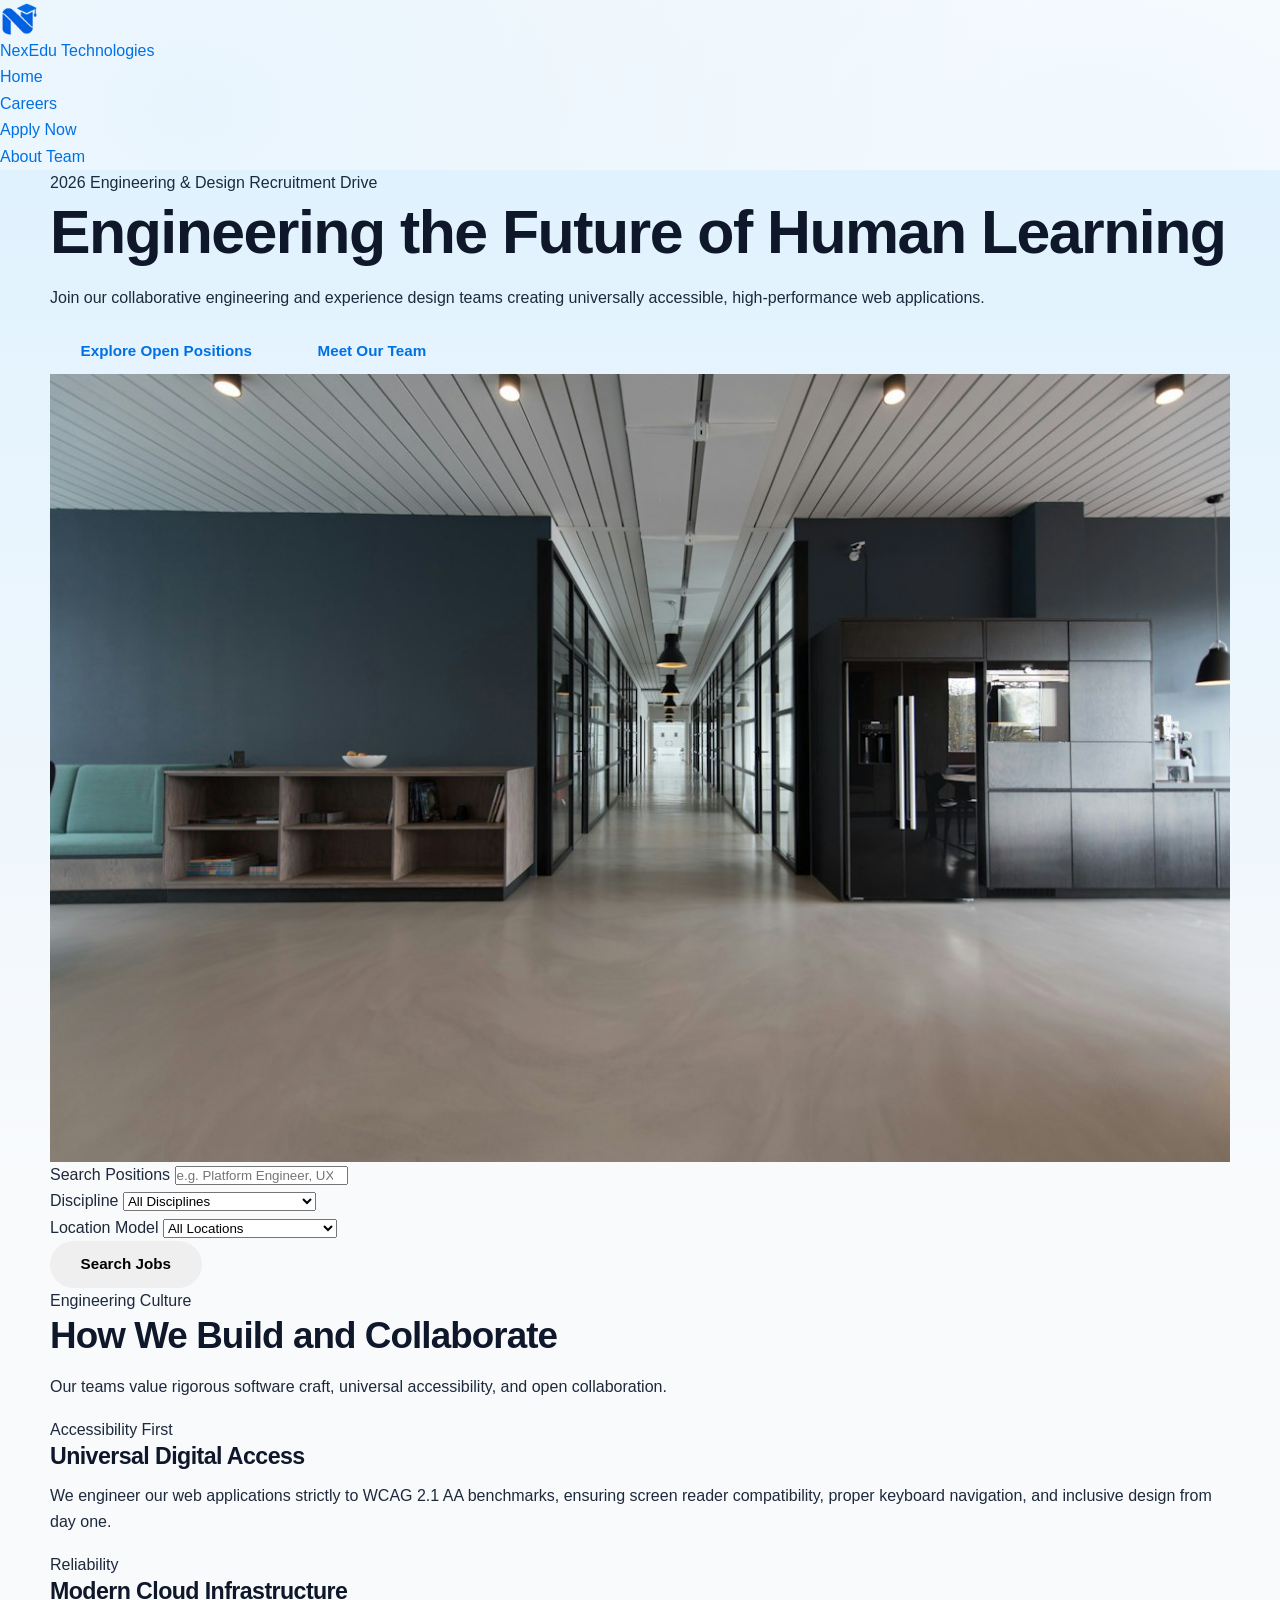
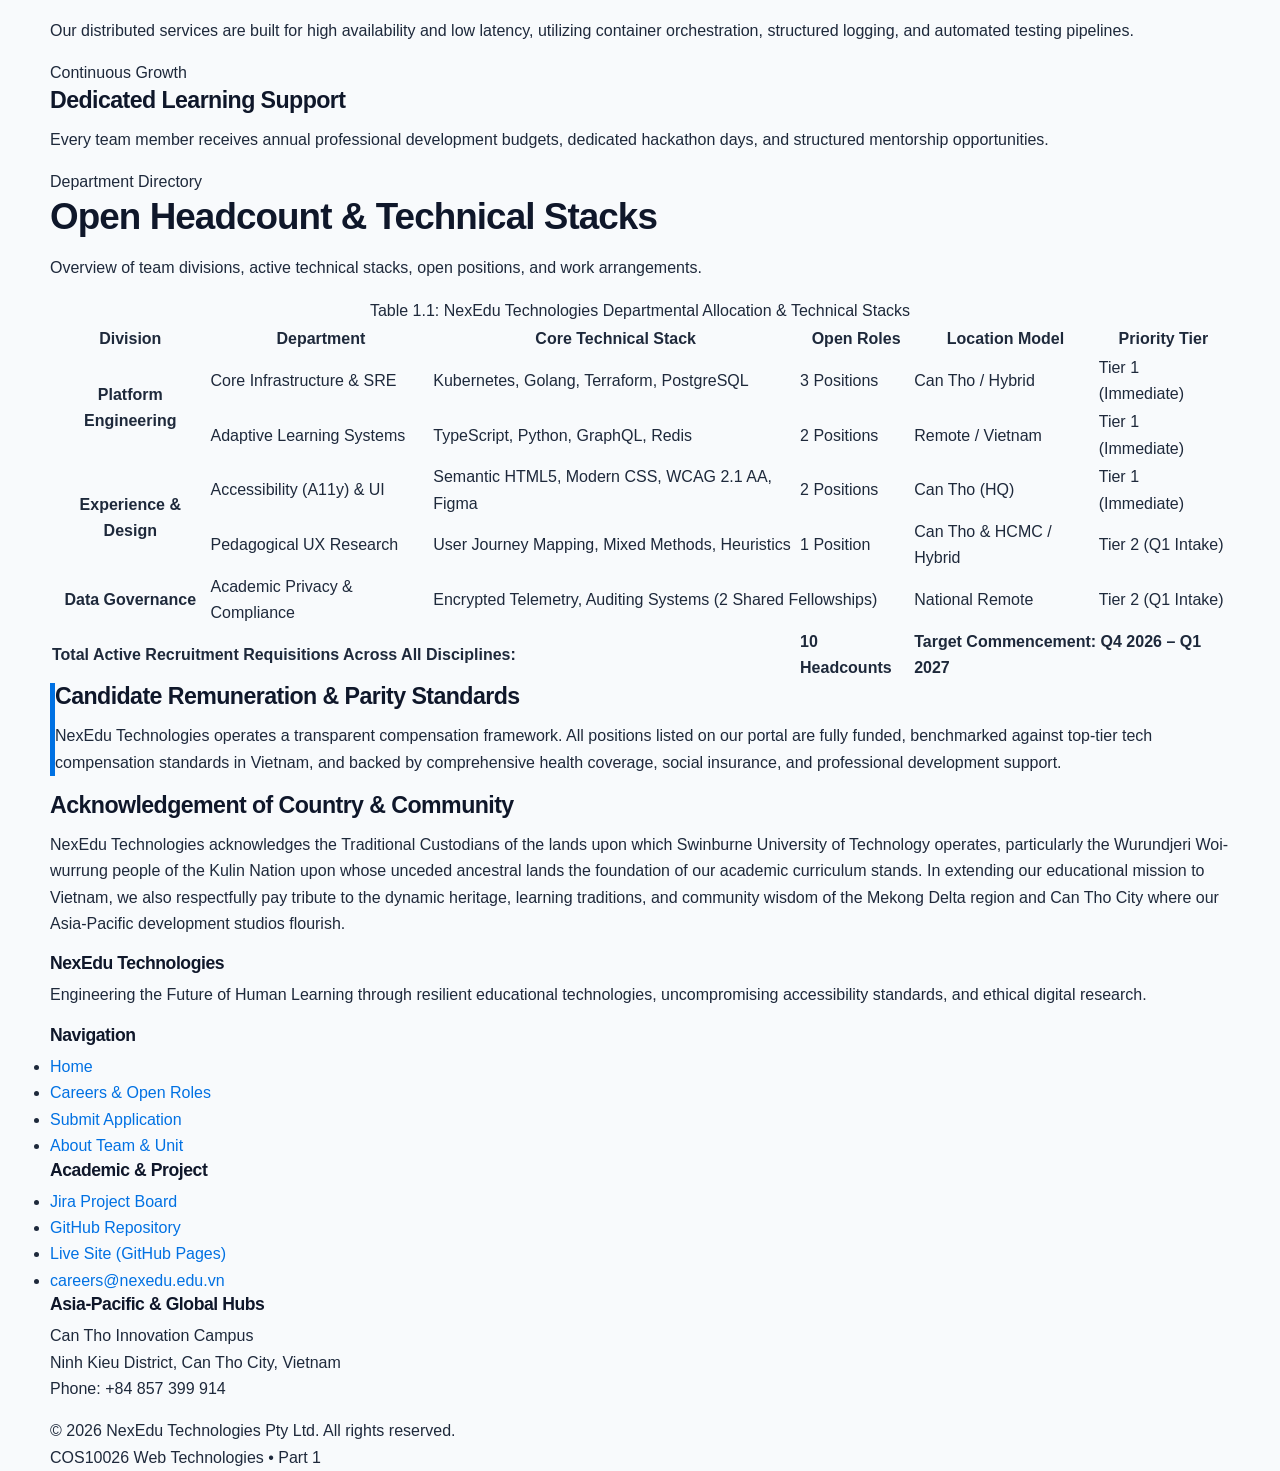
==== commit 36e46c40: "refactor: simplify layout structure and markup in index.html" ====
--- a/index.html
+++ b/index.html
@@ -1,303 +1,260 @@
 <!DOCTYPE html>
 <html lang="en">
+
 <head>
   <meta charset="utf-8">
   <meta name="viewport" content="width=device-width, initial-scale=1.0">
   <meta name="description" content="NexEdu Technologies Careers Portal. Explore engineering, design, and accessibility opportunities in our Can Tho, Ho Chi Minh and remote teams.">
   <meta name="keywords" content="NexEdu Technologies, Careers, Recruitment, Engineering, Design, Jobs Vietnam">
-  <meta name="author" content="NexEdu Technologies Talent Team">
+  <meta name="author" content="Anh Vu Pham (ID: 106217835) - NexEdu Technologies Talent Team">
   <title>NexEdu Technologies | Careers &amp; Engineering Opportunities</title>
 
-  <!-- External Master Stylesheet -->
+  <!--
+    COS10026 Academic Integrity - Generative AI Usage Acknowledgment
+    Tool: Microsoft Copilot / OpenAI ChatGPT
+    Prompt: "Suggest a table structure using rowspan and colspan for an EdTech company department overview, and simple CSS gradient ideas for a hero banner."
+    Modifications: Reviewed, simplified, and manually coded by Anh Vu Pham (106217835) to match COS10026 Week 1-5 lecture concepts and Part 1 rubric requirements.
+  -->
+
   <link rel="stylesheet" href="./styles.css">
-  <!-- Favicon -->
   <link rel="icon" type="image/png" href="./images/NexEdu-Favicon.png?v=2">
-  
-
-  <!-- ===================================================================
-       MANDATORY RUBRIC REQUIREMENT: Exactly ONE Embedded Style Block
-       Scoped Purpose: Scoped ambient glow gradient for hero section
-       and active status pulse indicator on index.html.
-       =================================================================== -->
+
+  <!-- Embedded CSS Requirement: Page-specific hero background gradient -->
   <style>
-    .home-hero-glow {
-      background-image: 
-        radial-gradient(circle at 50% 15%, rgba(186, 230, 253, 0.45) 0%, transparent 65%),
-        linear-gradient(180deg, rgba(255, 255, 255, 0.8) 0%, rgba(240, 249, 255, 0.5) 50%, rgba(255, 255, 255, 0) 100%);
-    }
-    .status-pulse-dot {
-      display: inline-block;
-      width: 8px;
-      height: 8px;
-      border-radius: 50%;
-      background-color: #0071e3;
-      margin-right: 6px;
-      vertical-align: middle;
-      animation: pulseGlow 2s infinite;
+    .hero {
+      background-color: #e0f2fe;
+      background-image: linear-gradient(180deg, #e0f2fe 0%, #f8fafc 100%);
     }
   </style>
 </head>
+
 <body>
 
-  <!-- Accessible Skip Link (WCAG 2.1 AA) -->
+  <!-- Skip link for keyboard accessibility -->
   <a href="#main-content" class="skip-link">Skip to main content</a>
 
-  <!-- ===================================================================
-       1. SHARED FLOATING HEADER & NAVIGATION
-       =================================================================== -->
-  <header class="site-header">
-    <div class="site-nav" role="navigation" aria-label="Main Navigation">
-      <a href="index.html" class="brand-lockup">
-        <img src="images/NexEdu-Logo-cut.png" alt="NexEdu Technologies Logo" class="brand-logo" width="38" height="38">
-        <div class="brand-text">
-          <span class="brand-name">NexEdu</span>
-          <span class="brand-tagline">Technologies</span>
-        </div>
+  <!-- 1. SHARED HEADER & NAVIGATION -->
+  <header>
+    <nav>
+      <a href="index.html" class="brand">
+        <img src="images/NexEdu-Logo-cut.png" alt="NexEdu logo" width="38" height="38">
+        NexEdu <span>Technologies</span>
       </a>
 
-      <ul class="nav-links">
-        <li><a href="index.html" class="nav-link active" aria-current="page">Home</a></li>
-        <li><a href="jobs.html" class="nav-link">Careers</a></li>
-        <li><a href="apply.html" class="nav-link">Apply Now</a></li>
-        <li><a href="about.html" class="nav-link">About Team</a></li>
+      <ul>
+        <li><a href="index.html" class="active">Home</a></li>
+        <li><a href="jobs.html">Careers</a></li>
+        <li><a href="apply.html">Apply Now</a></li>
+        <li><a href="about.html">About Team</a></li>
       </ul>
-    </div>
+    </nav>
   </header>
 
-  <!-- ===================================================================
-       2. MAIN CONTENT AREA (ANIMATED BLUR ENTRANCE)
-       =================================================================== -->
-  <main id="main-content" class="page-wrapper">
+  <!-- 2. MAIN CONTENT AREA -->
+  <main id="main-content">
 
     <!-- Hero Section -->
-    <section class="hero-banner home-hero-glow" aria-labelledby="hero-heading">
+    <section class="hero">
       <div class="container">
-        <div class="floating-pill">
-          <span class="status-pulse-dot" aria-hidden="true"></span>
-          2026 Engineering &amp; Design Recruitment Drive
-        </div>
-        <h1 id="hero-heading" class="hero-title">Engineering the Future of Human Learning</h1>
-        <p class="hero-subtitle">
-          Join our collaborative engineering and experience design teams creating universally accessible, high-performance web applications.
+        <span class="badge">2026 Engineering &amp; Design Recruitment Drive</span>
+        <h1 id="hero-heading">Engineering the Future of Human Learning</h1>
+        <p>
+          Join our collaborative engineering and experience design teams creating universally accessible,
+          high-performance web applications.
         </p>
-        <div class="hero-actions">
-          <a href="jobs.html" class="btn btn-primary">Explore Open Positions</a>
-          <a href="about.html" class="btn btn-secondary">Meet Our Team</a>
-        </div>
-
-        <!-- Large High-Resolution Campus Cover Photo -->
-        <div class="cover-visual-wrap">
-          <img 
-            src="images/hero-campus.jpg" 
-            alt="NexEdu Technologies Innovation Campus and Collaborative Engineering Laboratory in Can Tho" 
-            width="1200" 
-            height="440"
-            loading="eager"
-          >
-        </div>
-      </div>
-    </section>
-
-    <!-- Search & Filter Widget (Translucent Glass Component) -->
-    <div class="container">
-      <section aria-labelledby="search-heading">
-        <form method="get" action="jobs.html" class="search-widget-card" role="search">
-          <div class="search-form-flex">
-            <div class="search-field-group">
-              <label for="keyword" id="search-heading">Search Positions</label>
-              <input type="search" id="keyword" name="keyword" class="search-input" placeholder="e.g. Platform Engineer, UX Designer...">
-            </div>
-            <div class="search-field-group">
-              <label for="category">Discipline</label>
-              <select id="category" name="category" class="search-select">
-                <option value="">All Disciplines</option>
-                <option value="engineering">Platform &amp; Infrastructure</option>
-                <option value="design">Accessibility &amp; UX Design</option>
-                <option value="data">Data &amp; Systems Architecture</option>
-              </select>
-            </div>
-            <div class="search-field-group">
-              <label for="location">Location Model</label>
-              <select id="location" name="location" class="search-select">
-                <option value="">All Locations</option>
-                <option value="cantho">Can Tho (HQ Campus)</option>
-                <option value="hcmc">Ho Chi Minh City (Hybrid)</option>
-                <option value="remote">Remote (Vietnam Wide)</option>
-              </select>
-            </div>
-            <div>
-              <button type="submit" class="btn btn-primary">Search Jobs</button>
-            </div>
-          </div>
-        </form>
-      </section>
-    </div>
+        <div>
+          <a href="jobs.html" class="btn">Explore Open Positions</a>
+          <a href="about.html" class="btn btn-outline">Meet Our Team</a>
+        </div>
+
+        <img src="images/hero-campus.jpg" alt="NexEdu campus building in Can Tho" width="1200" height="440">
+      </div>
+    </section>
+
+    <!-- Search & Filter Box -->
+    <section class="container">
+      <form method="get" action="jobs.html" class="card">
+        <div class="form-row">
+          <div class="form-group">
+            <label for="keyword">Search Positions</label>
+            <input type="search" id="keyword" name="keyword" placeholder="e.g. Platform Engineer, UX Designer...">
+          </div>
+          <div class="form-group">
+            <label for="category">Discipline</label>
+            <select id="category" name="category">
+              <option value="">All Disciplines</option>
+              <option value="engineering">Platform &amp; Infrastructure</option>
+              <option value="design">Accessibility &amp; UX Design</option>
+              <option value="data">Data &amp; Systems Architecture</option>
+            </select>
+          </div>
+          <div class="form-group">
+            <label for="location">Location Model</label>
+            <select id="location" name="location">
+              <option value="">All Locations</option>
+              <option value="cantho">Can Tho (HQ Campus)</option>
+              <option value="hcmc">Ho Chi Minh City (Hybrid)</option>
+              <option value="remote">Remote (Vietnam Wide)</option>
+            </select>
+          </div>
+          <div class="form-group">
+            <button type="submit" class="btn">Search Jobs</button>
+          </div>
+        </div>
+      </form>
+    </section>
 
     <!-- Core Workplace Culture Values -->
-    <section class="section-padding" aria-labelledby="pillars-heading">
-      <div class="container">
-        <div class="section-title-wrap">
-          <span class="feature-tag">Engineering Culture</span>
-          <h2 id="pillars-heading" class="section-serif-title">How We Build and Collaborate</h2>
-          <p class="text-lead text-muted">
-            Our teams value rigorous software craft, universal accessibility, and open collaboration.
-          </p>
-        </div>
-
-        <div class="grid-3col">
-          <article class="glass-card">
-            <span class="feature-tag">Accessibility First</span>
-            <h3>Universal Digital Access</h3>
-            <p>
-              We engineer our web applications strictly to WCAG 2.1 AA benchmarks, ensuring screen reader compatibility, proper keyboard navigation, and inclusive design from day one.
-            </p>
-          </article>
-
-          <article class="glass-card">
-            <span class="feature-tag">Reliability</span>
-            <h3>Modern Cloud Infrastructure</h3>
-            <p>
-              Our distributed services are built for high availability and low latency, utilizing container orchestration, structured logging, and automated testing pipelines.
-            </p>
-          </article>
-
-          <article class="glass-card">
-            <span class="feature-tag">Continuous Growth</span>
-            <h3>Dedicated Learning Support</h3>
-            <p>
-              Every team member receives annual professional development budgets, dedicated hackathon days, and structured mentorship opportunities.
-            </p>
-          </article>
-        </div>
-      </div>
-    </section>
-
-    <!-- Department Overview Table (Colspan & Rowspan Demonstration) -->
-    <section class="section-padding" aria-labelledby="matrix-heading">
-      <div class="container">
-        <div class="section-title-wrap">
-          <span class="feature-tag">Department Directory</span>
-          <h2 id="matrix-heading" class="section-serif-title">Open Headcount &amp; Technical Stacks</h2>
-          <p class="text-lead text-muted">
-            Overview of team divisions, active technical stacks, open positions, and work arrangements.
-          </p>
-        </div>
-
-        <div class="table-responsive">
-          <table class="data-table">
-            <caption>Table 1.1: NexEdu Technologies Departmental Allocation &amp; Technical Stacks</caption>
-            <thead>
-              <tr>
-                <th scope="col">Division</th>
-                <th scope="col">Department</th>
-                <th scope="col">Core Technical Stack</th>
-                <th scope="col">Open Roles</th>
-                <th scope="col">Location Model</th>
-                <th scope="col">Priority Tier</th>
-              </tr>
-            </thead>
-            <tbody>
-              <!-- Rowspan: Division 'Platform Engineering' spans 2 rows -->
-              <tr>
-                <th scope="row" rowspan="2" class="cell-highlight">Platform Engineering</th>
-                <td>Core Infrastructure &amp; SRE</td>
-                <td>Kubernetes, Golang, Terraform, PostgreSQL</td>
-                <td>3 Positions</td>
-                <td>Can Tho / Hybrid</td>
-                <td>Tier 1 (Immediate)</td>
-              </tr>
-              <tr>
-                <td>Adaptive Learning Systems</td>
-                <td>TypeScript, Python, GraphQL, Redis</td>
-                <td>2 Positions</td>
-                <td>Remote / Vietnam</td>
-                <td>Tier 1 (Immediate)</td>
-              </tr>
-
-              <!-- Rowspan: Division 'Experience & Design' spans 2 rows -->
-              <tr>
-                <th scope="row" rowspan="2" class="cell-highlight">Experience &amp; Design</th>
-                <td>Accessibility (A11y) &amp; UI</td>
-                <td>Semantic HTML5, Modern CSS, WCAG 2.1 AA, Figma</td>
-                <td>2 Positions</td>
-                <td>Can Tho (HQ)</td>
-                <td>Tier 1 (Immediate)</td>
-              </tr>
-              <tr>
-                <td>Pedagogical UX Research</td>
-                <td>User Journey Mapping, Mixed Methods, Heuristics</td>
-                <td>1 Position</td>
-                <td>Can Tho &amp; HCMC / Hybrid</td>
-                <td>Tier 2 (Q1 Intake)</td>
-              </tr>
-
-              <!-- Colspan Demonstration: Merged cross-departmental initiative row -->
-              <tr>
-                <th scope="row" class="cell-highlight">Data Governance</th>
-                <td>Academic Privacy &amp; Compliance</td>
-                <td colspan="2">Encrypted Telemetry, Auditing Systems (2 Shared Fellowships)</td>
-                <td>National Remote</td>
-                <td>Tier 2 (Q1 Intake)</td>
-              </tr>
-            </tbody>
-            <tfoot>
-              <tr>
-                <td colspan="3"><strong>Total Active Recruitment Requisitions Across All Disciplines:</strong></td>
-                <td><strong>10 Headcounts</strong></td>
-                <td colspan="2"><strong>Target Commencement: Q4 2026 – Q1 2027</strong></td>
-              </tr>
-            </tfoot>
-          </table>
-        </div>
-
-        <!-- ===================================================================
-             MANDATORY RUBRIC REQUIREMENT: Exactly ONE Intentional Inline Style
-             Demonstrating specific property cascade/override without style pollution.
-             =================================================================== -->
-        <div class="glass-card" style="border-left: 5px solid #0071e3; margin-top: 1.5rem;">
-          <h4>Candidate Remuneration &amp; Parity Standards</h4>
-          <p>
-            NexEdu Technologies operates a transparent compensation framework. All positions listed on our portal are fully funded, benchmarked against top-tier tech compensation standards in Vietnam, and backed by comprehensive health coverage, social insurance, and professional development support.
-          </p>
-        </div>
-      </div>
-    </section>
-
-    <!-- Reconciliation & Acknowledgement of Country & Community -->
-    <section class="container" aria-label="Acknowledgement of Country &amp; Community">
-      <div class="acknowledgement-box">
-        <h3>
-          <svg width="20" height="20" viewBox="0 0 24 24" fill="none" stroke="currentColor" stroke-width="2" stroke-linecap="round" stroke-linejoin="round" aria-hidden="true">
-            <circle cx="12" cy="12" r="10"></circle>
-            <path d="M12 2a14.5 14.5 0 0 0 0 20 14.5 14.5 0 0 0 0-20"></path>
-            <path d="M2 12h20"></path>
-          </svg>
-          Acknowledgement of Country &amp; Community
-        </h3>
+    <section class="container">
+      <div class="section-header">
+        <span class="badge">Engineering Culture</span>
+        <h2>How We Build and Collaborate</h2>
+        <p>Our teams value rigorous software craft, universal accessibility, and open collaboration.</p>
+      </div>
+
+      <div class="grid-3">
+        <article class="card">
+          <span class="badge">Accessibility First</span>
+          <h3>Universal Digital Access</h3>
+          <p>
+            We engineer our web applications strictly to WCAG 2.1 AA benchmarks, ensuring screen reader compatibility,
+            proper keyboard navigation, and inclusive design from day one.
+          </p>
+        </article>
+
+        <article class="card">
+          <span class="badge">Reliability</span>
+          <h3>Modern Cloud Infrastructure</h3>
+          <p>
+            Our distributed services are built for high availability and low latency, utilizing container
+            orchestration, structured logging, and automated testing pipelines.
+          </p>
+        </article>
+
+        <article class="card">
+          <span class="badge">Continuous Growth</span>
+          <h3>Dedicated Learning Support</h3>
+          <p>
+            Every team member receives annual professional development budgets, dedicated hackathon days, and
+            structured mentorship opportunities.
+          </p>
+        </article>
+      </div>
+    </section>
+
+    <!-- Department Overview Table (Colspan & Rowspan Requirement) -->
+    <section class="container">
+      <div class="section-header">
+        <span class="badge">Department Directory</span>
+        <h2>Open Headcount &amp; Technical Stacks</h2>
+        <p>Overview of team divisions, active technical stacks, open positions, and work arrangements.</p>
+      </div>
+
+      <table>
+        <caption>Table 1.1: NexEdu Technologies Departmental Allocation &amp; Technical Stacks</caption>
+        <thead>
+          <tr>
+            <th scope="col">Division</th>
+            <th scope="col">Department</th>
+            <th scope="col">Core Technical Stack</th>
+            <th scope="col">Open Roles</th>
+            <th scope="col">Location Model</th>
+            <th scope="col">Priority Tier</th>
+          </tr>
+        </thead>
+        <tbody>
+          <!-- Rowspan: Division 'Platform Engineering' spans 2 rows -->
+          <tr>
+            <th scope="row" rowspan="2">Platform Engineering</th>
+            <td>Core Infrastructure &amp; SRE</td>
+            <td>Kubernetes, Golang, Terraform, PostgreSQL</td>
+            <td>3 Positions</td>
+            <td>Can Tho / Hybrid</td>
+            <td>Tier 1 (Immediate)</td>
+          </tr>
+          <tr>
+            <td>Adaptive Learning Systems</td>
+            <td>TypeScript, Python, GraphQL, Redis</td>
+            <td>2 Positions</td>
+            <td>Remote / Vietnam</td>
+            <td>Tier 1 (Immediate)</td>
+          </tr>
+
+          <!-- Rowspan: Division 'Experience & Design' spans 2 rows -->
+          <tr>
+            <th scope="row" rowspan="2">Experience &amp; Design</th>
+            <td>Accessibility (A11y) &amp; UI</td>
+            <td>Semantic HTML5, Modern CSS, WCAG 2.1 AA, Figma</td>
+            <td>2 Positions</td>
+            <td>Can Tho (HQ)</td>
+            <td>Tier 1 (Immediate)</td>
+          </tr>
+          <tr>
+            <td>Pedagogical UX Research</td>
+            <td>User Journey Mapping, Mixed Methods, Heuristics</td>
+            <td>1 Position</td>
+            <td>Can Tho &amp; HCMC / Hybrid</td>
+            <td>Tier 2 (Q1 Intake)</td>
+          </tr>
+
+          <!-- Colspan: Merged cross-departmental row -->
+          <tr>
+            <th scope="row">Data Governance</th>
+            <td>Academic Privacy &amp; Compliance</td>
+            <td colspan="2">Encrypted Telemetry, Auditing Systems (2 Shared Fellowships)</td>
+            <td>National Remote</td>
+            <td>Tier 2 (Q1 Intake)</td>
+          </tr>
+        </tbody>
+        <tfoot>
+          <tr>
+            <td colspan="3"><strong>Total Active Recruitment Requisitions Across All Disciplines:</strong></td>
+            <td><strong>10 Headcounts</strong></td>
+            <td colspan="2"><strong>Target Commencement: Q4 2026 – Q1 2027</strong></td>
+          </tr>
+        </tfoot>
+      </table>
+
+      <!-- Inline CSS Requirement: One intentional inline style on index.html -->
+      <div class="card" style="border-left: 5px solid #0071e3;">
+        <h3>Candidate Remuneration &amp; Parity Standards</h3>
         <p>
-          NexEdu Technologies acknowledges the Traditional Custodians of the lands upon which Swinburne University of Technology operates, particularly the Wurundjeri Woi-wurrung people of the Kulin Nation upon whose unceded ancestral lands the foundation of our academic curriculum stands. In extending our educational mission to Vietnam, we also respectfully pay tribute to the dynamic heritage, learning traditions, and community wisdom of the Mekong Delta region and Can Tho City where our Asia-Pacific development studios flourish.
+          NexEdu Technologies operates a transparent compensation framework. All positions listed on our portal are
+          fully funded, benchmarked against top-tier tech compensation standards in Vietnam, and backed by
+          comprehensive health coverage, social insurance, and professional development support.
         </p>
       </div>
+
+      <!-- Acknowledgement of Country & Community -->
+      <div class="card">
+        <h3>Acknowledgement of Country &amp; Community</h3>
+        <p>
+          NexEdu Technologies acknowledges the Traditional Custodians of the lands upon which Swinburne University of
+          Technology operates, particularly the Wurundjeri Woi-wurrung people of the Kulin Nation upon whose unceded
+          ancestral lands the foundation of our academic curriculum stands. In extending our educational mission to
+          Vietnam, we also respectfully pay tribute to the dynamic heritage, learning traditions, and community wisdom
+          of the Mekong Delta region and Can Tho City where our Asia-Pacific development studios flourish.
+        </p>
+      </div>
     </section>
 
   </main>
 
-  <!-- ===================================================================
-       3. SITE FOOTER (SHARED ACROSS ALL PAGES)
-       =================================================================== -->
-  <footer class="site-footer">
+  <!-- 3. SITE FOOTER (SHARED ACROSS ALL PAGES) -->
+  <footer>
     <div class="container">
       <div class="footer-grid">
-        <div class="footer-col">
+        <div>
           <h4>NexEdu Technologies</h4>
           <p>
-            Engineering the Future of Human Learning through resilient educational technologies, uncompromising accessibility standards, and ethical digital research.
-          </p>
-        </div>
-
-        <div class="footer-col">
+            Engineering the Future of Human Learning through resilient educational technologies, uncompromising
+            accessibility standards, and ethical digital research.
+          </p>
+        </div>
+
+        <div>
           <h4>Navigation</h4>
-          <ul class="footer-links">
+          <ul>
             <li><a href="index.html">Home</a></li>
             <li><a href="jobs.html">Careers &amp; Open Roles</a></li>
             <li><a href="apply.html">Submit Application</a></li>
@@ -305,16 +262,17 @@
           </ul>
         </div>
 
-        <div class="footer-col">
+        <div>
           <h4>Academic &amp; Project</h4>
-          <ul class="footer-links">
+          <ul>
             <li><a href="https://nextgentechx.atlassian.net/jira/software/projects/NEX/summary" target="_blank" rel="noopener noreferrer">Jira Project Board</a></li>
             <li><a href="https://github.com/vupaswin/NexEdu-Project" target="_blank" rel="noopener noreferrer">GitHub Repository</a></li>
-            <li><a href="mailto:careers@nexedu.vn">careers@nexedu.vn</a></li>
+            <li><a href="https://vupaswin.github.io/NexEdu-Project/" target="_blank" rel="noopener noreferrer">Live Site (GitHub Pages)</a></li>
+            <li><a href="mailto:careers@nexedu.edu.vn">careers@nexedu.edu.vn</a></li>
           </ul>
         </div>
 
-        <div class="footer-col">
+        <div>
           <h4>Asia-Pacific &amp; Global Hubs</h4>
           <p>
             Can Tho Innovation Campus<br>
@@ -325,15 +283,12 @@
       </div>
 
       <div class="footer-bottom">
-        <div>
-          &copy; 2026 NexEdu Technologies Pty Ltd. All rights reserved.
-        </div>
-        <div>
-          COS10026 Web Technologies Project
-        </div>
+        <div>&copy; 2026 NexEdu Technologies Pty Ltd. All rights reserved.</div>
+        <div>COS10026 Web Technologies &bull; Part 1</div>
       </div>
     </div>
   </footer>
 
 </body>
+
 </html>
--- a/styles.css
+++ b/styles.css
@@ -275,3 +275,58 @@
   transform: translateY(-2px);
   box-shadow: var(--shadow-subtle);
 }
+
+/* --------------------------------------------------------------------------
+  CAREERS & JOB SPECIFICATIONS (jobs.html)
+   Rubric Mandatory Requirement: Floated Aside with Clearfix
+   -------------------------------------------------------------------------- */
+.jobs-layout {
+  display: block;
+  margin-top: var(--space-xl);
+}
+
+/* MANDATORY RUBRIC: Float Right Aside Element */
+.sidebar-aside {
+  float: right;
+  width: 28%;
+  margin-left: 2.5rem;
+  margin-bottom: 2rem;
+  padding: var(--space-lg);
+  background-color: var(--glass-bg-card);
+  border: 1px solid var(--color-sky-border);
+  border-radius: var(--radius-lg);
+  box-shadow: var(--shadow-floating);
+}
+/* --------------------------------------------------------------------------
+   5. FLUID CONTAINER & AUTO-SCALING LAYOUT
+   -------------------------------------------------------------------------- */
+.container {
+  width: min(100% - 2.5rem, 1180px);
+  margin-left: auto;
+  margin-right: auto;
+}
+
+.section-padding {
+  padding-top: var(--space-hero);
+  padding-bottom: var(--space-hero);
+}
+
+.section-title-wrap {
+  text-align: center;
+  max-width: 720px;
+  margin-left: auto;
+  margin-right: auto;
+  margin-bottom: var(--space-xl);
+}
+
+.grid-3col {
+  display: grid;
+  grid-template-columns: repeat(3, 1fr);
+  gap: var(--space-lg);
+}
+
+.clearfix::after {
+  content: "";
+  display: table;
+  clear: both;
+}
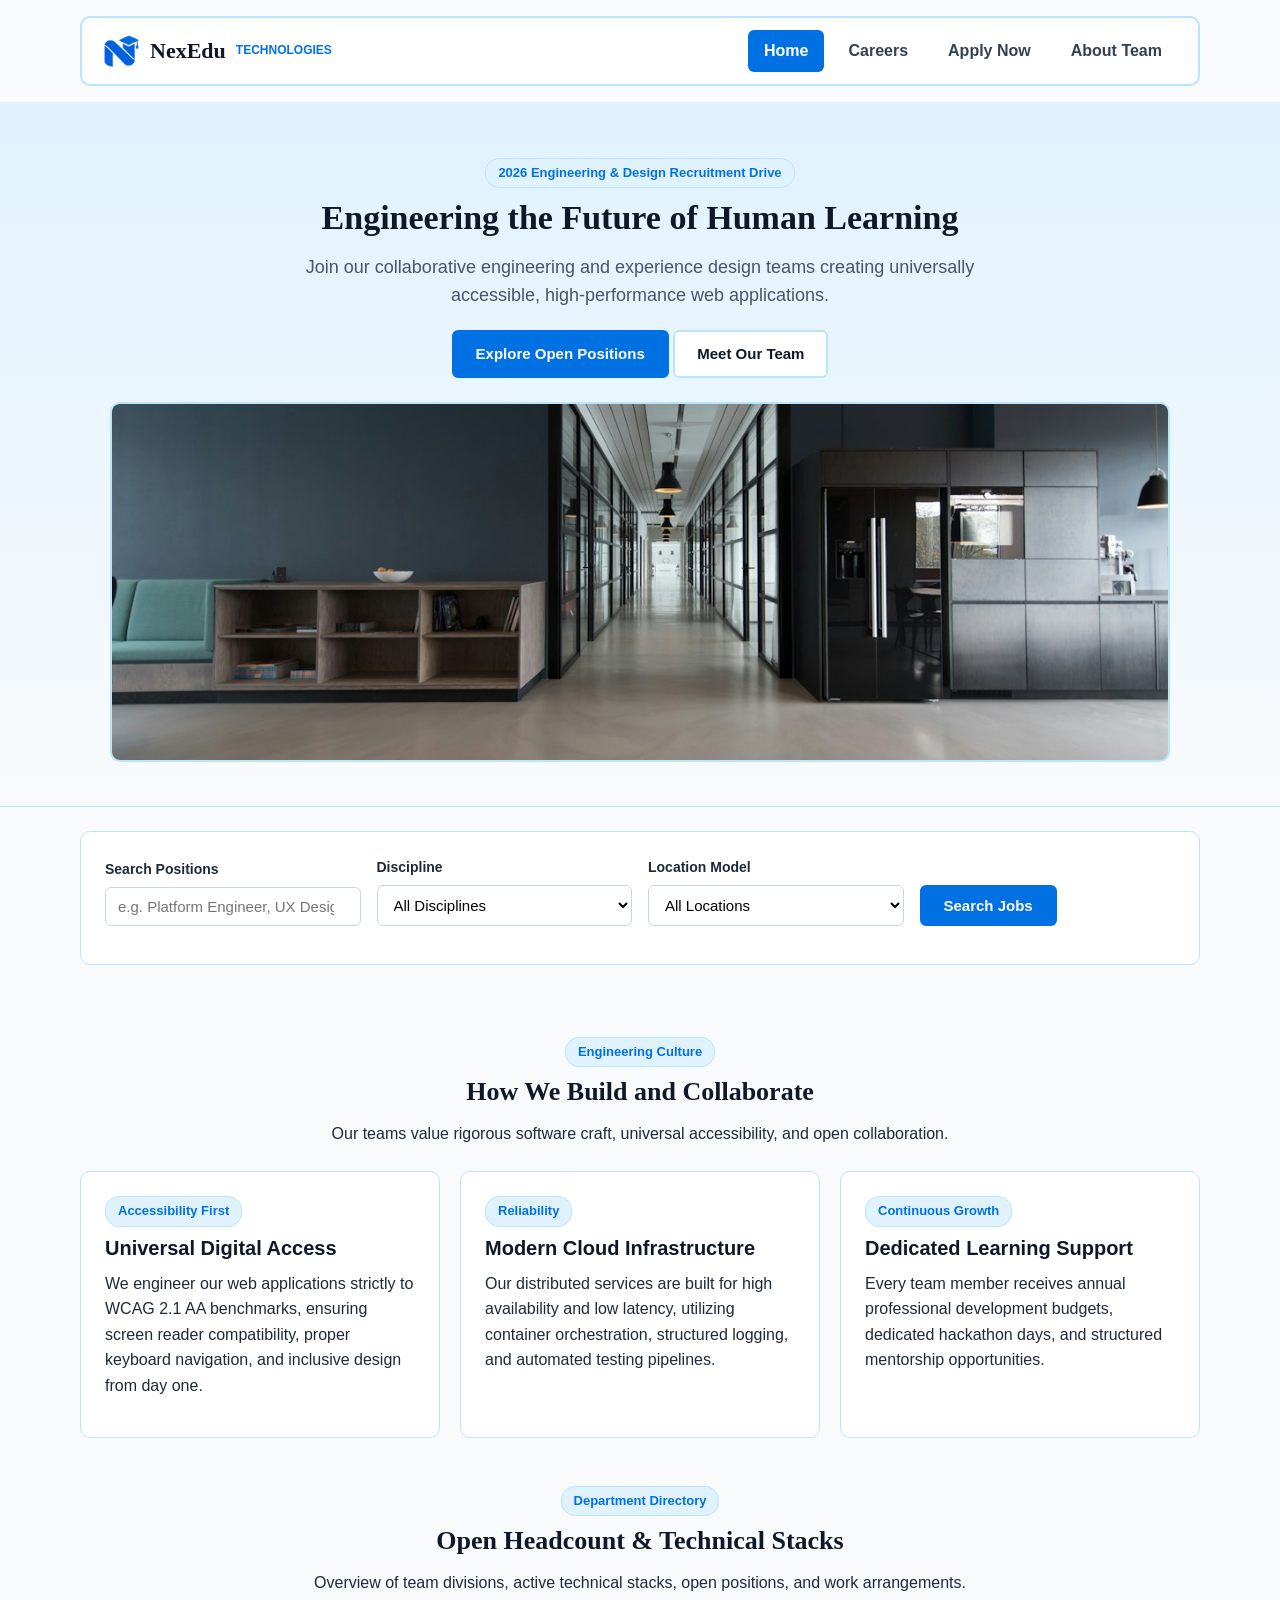
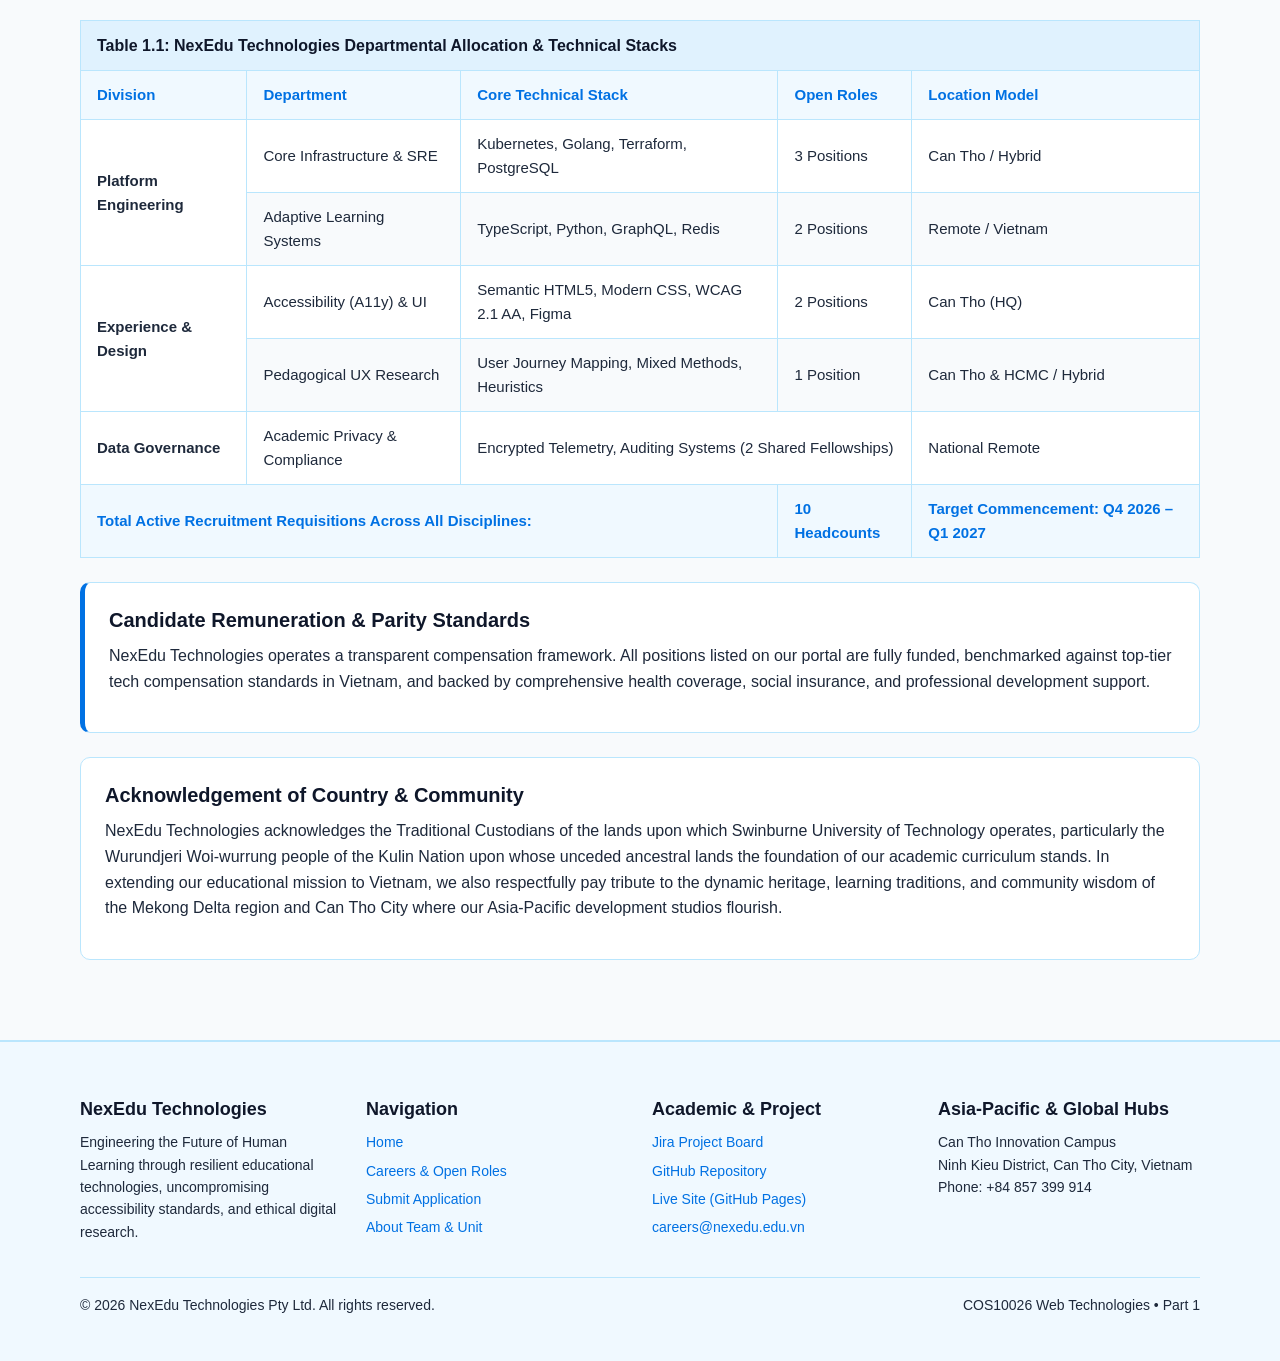
==== commit 2b350d31: "refactor: remove priority tier column from job listings for clarity" ====
--- a/index.html
+++ b/index.html
@@ -159,7 +159,6 @@
             <th scope="col">Core Technical Stack</th>
             <th scope="col">Open Roles</th>
             <th scope="col">Location Model</th>
-            <th scope="col">Priority Tier</th>
           </tr>
         </thead>
         <tbody>
@@ -170,14 +169,12 @@
             <td>Kubernetes, Golang, Terraform, PostgreSQL</td>
             <td>3 Positions</td>
             <td>Can Tho / Hybrid</td>
-            <td>Tier 1 (Immediate)</td>
           </tr>
           <tr>
             <td>Adaptive Learning Systems</td>
             <td>TypeScript, Python, GraphQL, Redis</td>
             <td>2 Positions</td>
             <td>Remote / Vietnam</td>
-            <td>Tier 1 (Immediate)</td>
           </tr>
 
           <!-- Rowspan: Division 'Experience & Design' spans 2 rows -->
@@ -187,14 +184,12 @@
             <td>Semantic HTML5, Modern CSS, WCAG 2.1 AA, Figma</td>
             <td>2 Positions</td>
             <td>Can Tho (HQ)</td>
-            <td>Tier 1 (Immediate)</td>
           </tr>
           <tr>
             <td>Pedagogical UX Research</td>
             <td>User Journey Mapping, Mixed Methods, Heuristics</td>
             <td>1 Position</td>
             <td>Can Tho &amp; HCMC / Hybrid</td>
-            <td>Tier 2 (Q1 Intake)</td>
           </tr>
 
           <!-- Colspan: Merged cross-departmental row -->
@@ -203,14 +198,13 @@
             <td>Academic Privacy &amp; Compliance</td>
             <td colspan="2">Encrypted Telemetry, Auditing Systems (2 Shared Fellowships)</td>
             <td>National Remote</td>
-            <td>Tier 2 (Q1 Intake)</td>
           </tr>
         </tbody>
         <tfoot>
           <tr>
             <td colspan="3"><strong>Total Active Recruitment Requisitions Across All Disciplines:</strong></td>
             <td><strong>10 Headcounts</strong></td>
-            <td colspan="2"><strong>Target Commencement: Q4 2026 – Q1 2027</strong></td>
+            <td><strong>Target Commencement: Q4 2026 – Q1 2027</strong></td>
           </tr>
         </tfoot>
       </table>
--- a/styles.css
+++ b/styles.css
@@ -1,332 +1,600 @@
-/* --------------------------------------------------------------------------
-   1. CSS CUSTOM PROPERTIES (DESIGN TOKENS)
-   Apple Sky Blue Palette, Editorial Typography Stack & Clear Glass Tokens
-   -------------------------------------------------------------------------- */
-:root { 
-  --color-apple-blue: #0071e3;
-  --color-blue-dark:  #005bb5;
-  --color-blue-hover: #0077ed;
-  --color-blue-light: #38bdf8;
-  --color-sky-bg:     #f0f9ff;
-  --color-sky-tint:   #e0f2fe;
-  --color-sky-border: #bae6fd;
-
-  /* Neutral Dark & Grayscale Tones */
-  --color-black:        #0f172a;
-  --color-dark:         #1e293b;
-  --color-gray-dark:    #334155;
-  --color-gray-medium:  #64748b;
-  --color-gray-light:   #94a3b8;
-  --color-border:       #cbd5e1;
-  --color-border-subtle: #e2e8f0;
-  --color-surface-subtle: #f8fafc;
-  --color-white:        #ffffff;
-
-  /* High-Saturation Clear Frosted Glass */
-  --glass-bg:          rgba(255, 255, 255, 0.82);
-  --glass-bg-subtle:   rgba(248, 250, 252, 0.75);
-  --glass-bg-card:     rgba(255, 255, 255, 0.88);
-  --glass-blur:        blur(14px) saturate(210%);
-  --glass-border:      1px solid rgba(255, 255, 255, 0.95);
-  --glass-outline:     1px solid rgba(0, 113, 227, 0.1);
-
-  /* Typography Stack: Sans-serif & Distinctive Editorial Serif */
-  --font-primary: -apple-system, BlinkMacSystemFont, "SF Pro Text", "SF Pro Display", "Helvetica Neue", Helvetica, Arial, sans-serif;
-  --font-serif:   "New York", "Charter", "Georgia", "Baskerville", Cambria, serif;
-  --font-mono:    SFMono-Regular, Menlo, Monaco, Consolas, "Courier New", monospace;
-
-  /* Fluid Spacing Scale */
-  --space-xxs: 0.25rem;
-  --space-xs:  0.5rem;
-  --space-sm:  0.75rem;
-  --space-md:  1rem;
-  --space-lg:  1.5rem;
-  --space-xl:  2rem;
-  --space-xxl: 3rem;
-  --space-hero: clamp(3rem, 7vw, 5.5rem);
-
-  /* Curvatures */
-  --radius-xs: 6px;
-  --radius-sm: 10px;
-  --radius-md: 16px;
-  --radius-lg: 22px;
-  --radius-xl: 28px;
-  --radius-full: 9999px;
-
-  /* Multi-tier Shadows */
-  --shadow-subtle:   0 2px 8px rgba(0, 113, 227, 0.04);
-  --shadow-floating: 0 10px 30px -4px rgba(0, 113, 227, 0.09), 0 4px 10px -2px rgba(15, 23, 42, 0.03);
-  --shadow-elevated: 0 20px 42px -8px rgba(0, 113, 227, 0.16), 0 8px 18px -4px rgba(15, 23, 42, 0.05);
-
-  /* Animation Transitions */
-  --transition-fast: 0.16s ease-out;
-  --transition-smooth: 0.28s cubic-bezier(0.16, 1, 0.3, 1);
-  --transition-elevate: transform 0.3s cubic-bezier(0.16, 1, 0.3, 1), box-shadow 0.3s cubic-bezier(0.16, 1, 0.3, 1);
-}
-
-/* --------------------------------------------------------------------------
-   2. LAG-FREE PAGE TRANSITION ENGINE (NO BLUR OVERHEAD)
-   Pure Hardware-Accelerated Fade & Translate Ingress (Smooth 60/120fps)
-   -------------------------------------------------------------------------- */
-@keyframes pageFadeIn {
-  0% {
-    opacity: 0;
-    transform: translateY(6px);
-  }
-  100% {
-    opacity: 1;
-    transform: translateY(0);
-  }
-}
-
-@keyframes pulseGlow {
-  0%, 100% {
-    box-shadow: 0 0 0 0 rgba(0, 113, 227, 0.4);
-  }
-  50% {
-    box-shadow: 0 0 0 6px rgba(0, 113, 227, 0);
-  }
-}
-
-.page-wrapper {
-  flex: 1 0 auto;
-  animation: pageFadeIn 0.25s cubic-bezier(0.16, 1, 0.3, 1) forwards;
-}
-
-
-/* --------------------------------------------------------------------------
-   3. RESET & AMBIENT AIRY SKY BACKGROUND
-   -------------------------------------------------------------------------- */
-*,
-*::before,
-*::after {
+/*
+  filename: styles.css
+  author: Group 04 - NexEdu Innovators (Anh Vu Pham, Ho Kim Hoan Nguyen, Nguyen Cao Minh Tat, Anh Quan Nguyen)
+  created: 16/10/2026
+  last modified: 27/10/2026
+  description: External stylesheet for NexEdu Technologies recruitment website (COS10026 Part 1).
+
+  COS10026 Academic Integrity - Generative AI Usage Acknowledgment
+  Tool: Microsoft Copilot / OpenAI ChatGPT
+  Prompt: "Suggest a clean blue and white hex colour palette for an EdTech website and show how to use Flexbox for a 2-column form and float: right for a 25% width aside box."
+  Modifications: All CSS rules were simplified and written by Group 04 members using standard COS10026 Week 4 and Week 5 CSS selectors (element, class, ID, child, descendant, attribute, and pseudo-class selectors).
+*/
+
+/* ==========================================================================
+   1. UNIVERSAL RESET & BASE ELEMENTS (Week 4 Lecture)
+   ========================================================================== */
+* {
   box-sizing: border-box;
   margin: 0;
   padding: 0;
 }
 
-html {
-  font-size: 100%;
-  scroll-behavior: smooth;
-  text-size-adjust: 100%;
-  -webkit-text-size-adjust: 100%;
-}
-
 body {
-  font-family: var(--font-primary);
-  font-size: 1rem;
-  line-height: 1.65;
-  color: var(--color-dark);
+  font-family: Calibri, Arial, sans-serif;
+  font-size: 16px;
+  line-height: 1.6;
+  color: #1e293b;
   background-color: #f8fafc;
-  background-image: 
-    radial-gradient(at 15% 12%, rgba(224, 242, 254, 0.65) 0px, transparent 55%),
-    radial-gradient(at 85% 18%, rgba(240, 249, 255, 0.85) 0px, transparent 50%),
-    radial-gradient(at 50% 90%, rgba(224, 231, 255, 0.4) 0px, transparent 60%);
-  background-attachment: fixed;
-  min-height: 100vh;
-  display: flex;
-  flex-direction: column;
-  -webkit-font-smoothing: antialiased;
-  -moz-osx-font-smoothing: grayscale;
-}
-
-/* Accessible Skip Link */
-.skip-link {
-  position: absolute;
-  top: -9999px;
-  left: 1.5rem;
-  z-index: 1000;
-  padding: var(--space-xs) var(--space-lg);
-  background-color: var(--color-apple-blue);
-  color: var(--color-white);
-  font-weight: 600;
-  text-decoration: none;
-  border-radius: var(--radius-full);
-  transition: top var(--transition-fast);
-  box-shadow: var(--shadow-floating);
-}
-
-.skip-link:focus {
-  top: 1.5rem;
-  outline: 3px solid var(--color-blue-dark);
-}
-
-:focus-visible {
-  outline: 2px solid var(--color-apple-blue);
-  outline-offset: 3px;
-}
-
-img,
-svg {
+  /* Rubric Requirement (index.html): Background graphic using CSS */
+  background-image: url("images/hero-campus.svg");
+  background-repeat: no-repeat;
+  background-position: top center;
+  background-size: 100% 480px;
+}
+
+img {
   display: block;
   max-width: 100%;
   height: auto;
 }
 
 a {
-  color: var(--color-apple-blue);
+  color: #0071e3;
   text-decoration: none;
-  transition: color var(--transition-fast), opacity var(--transition-fast);
 }
 
 a:hover {
-  color: var(--color-blue-dark);
-}
-
-
-/* --------------------------------------------------------------------------
-   4. TYPOGRAPHY: SANS-SERIF & MODERN EDITORIAL SERIF ACCENTS
-   -------------------------------------------------------------------------- */
-h1, h2, h3, h4, h5, h6 {
-  color: var(--color-black);
-  font-weight: 600;
-  line-height: 1.2;
-  letter-spacing: -0.025em;
-}
-
-.editorial-serif,
-.hero-title,
-.section-serif-title {
-  font-family: var(--font-serif);
-  font-weight: 600;
-  letter-spacing: -0.02em;
-}
-
-h1 {
-  font-size: clamp(2.3rem, 5.2vw, 3.8rem);
-  margin-bottom: var(--space-md);
-  color: var(--color-black);
-}
-
-h2 {
-  font-size: clamp(1.65rem, 3.6vw, 2.3rem);
-  margin-bottom: var(--space-md);
-}
-
-h3 {
-  font-size: clamp(1.2rem, 2vw, 1.45rem);
-  margin-bottom: var(--space-sm);
-}
-
-h4 {
-  font-size: 1.1rem;
-  margin-bottom: var(--space-xs);
-}
+  color: #005bb5;
+  text-decoration: underline;
+}
+
+/* Skip link for keyboard accessibility (Week 6 Lecture) */
+.skip-link {
+  position: absolute;
+  top: -100px;
+  left: 20px;
+  background-color: #0071e3;
+  color: #ffffff;
+  padding: 8px 16px;
+  font-weight: bold;
+  border-radius: 6px;
+}
+
+.skip-link:focus {
+  top: 20px;
+}
+
+/* ==========================================================================
+   2. TYPOGRAPHY & SELECTORS (Element, Group, and ID Selectors)
+   ========================================================================== */
+h1, h2 {
+  font-family: Georgia, serif;
+  color: #0f172a;
+  font-weight: bold;
+  line-height: 1.3;
+  margin-bottom: 12px;
+}
+
+h3, h4, h5 {
+  font-family: Arial, sans-serif;
+  color: #0f172a;
+  font-weight: bold;
+  line-height: 1.3;
+  margin-bottom: 10px;
+}
+
+h1 { font-size: 34px; }
+h2 { font-size: 26px; }
+h3 { font-size: 20px; }
+h4 { font-size: 18px; }
+h5 { font-size: 16px; }
 
 p {
-  margin-bottom: var(--space-md);
-  color: var(--color-dark);
-}
-
-.text-muted {
-  color: var(--color-gray-medium);
-}
-
-.text-lead {
-  font-size: clamp(1.05rem, 1.8vw, 1.25rem);
-  line-height: 1.55;
-  color: var(--color-gray-dark);
-  font-weight: 400;
-}
-/*BUTTONS & INTERACTIVE PILLS*/
-.btn {
-  display: inline-flex;
+  margin-bottom: 14px;
+}
+
+/* ID Selectors (Demonstrating #id syntax for Rubric) */
+#main-content {
+  min-height: 500px;
+}
+
+#sidebar-title,
+#role-ed101-title,
+#role-ux204-title {
+  color: #0071e3;
+}
+
+/* ==========================================================================
+   3. HEADER & NAVIGATION MENU (Semantic Child & Descendant Selectors)
+   ========================================================================== */
+body > header {
+  width: 90%;
+  max-width: 1120px;
+  margin: 16px auto;
+  background-color: #ffffff;
+  border: 2px solid #bae6fd;
+  border-radius: 10px;
+}
+
+header nav {
+  display: flex;
   align-items: center;
-  justify-content: center;
-  padding: 0.825rem 1.85rem;
-  font-family: var(--font-primary);
-  font-size: 0.95rem;
-  font-weight: 600;
-  line-height: 1.2;
-  text-align: center;
+  justify-content: space-between;
+  padding: 12px 20px;
+}
+
+.brand {
+  display: flex;
+  align-items: center;
+  gap: 10px;
+  font-family: Georgia, serif;
+  font-size: 22px;
+  font-weight: bold;
+  color: #0f172a;
+}
+
+.brand:hover {
   text-decoration: none;
-  border-radius: var(--radius-full);
-  cursor: pointer;
-  border: 1px solid transparent;
-  transition: all var(--transition-smooth);
-}
-
-.btn-primary {
-  background-color: var(--color-apple-blue);
-  color: var(--color-white);
-  border-color: var(--color-apple-blue);
-  box-shadow: 0 4px 16px rgba(0, 113, 227, 0.28);
-}
-
-.btn-primary:hover {
-  background-color: var(--color-blue-dark);
-  border-color: var(--color-blue-dark);
-  color: var(--color-white);
-  transform: translateY(-2px);
-  box-shadow: 0 8px 24px rgba(0, 113, 227, 0.35);
-}
-
-.btn-secondary {
-  background-color: rgba(255, 255, 255, 0.9);
-  color: var(--color-dark);
-  border: 1px solid var(--color-sky-border);
-  backdrop-filter: blur(10px);
-}
-
-.btn-secondary:hover {
-  background-color: var(--color-white);
-  border-color: var(--color-apple-blue);
-  color: var(--color-apple-blue);
-  transform: translateY(-2px);
-  box-shadow: var(--shadow-subtle);
-}
-
-/* --------------------------------------------------------------------------
-  CAREERS & JOB SPECIFICATIONS (jobs.html)
-   Rubric Mandatory Requirement: Floated Aside with Clearfix
-   -------------------------------------------------------------------------- */
-.jobs-layout {
-  display: block;
-  margin-top: var(--space-xl);
-}
-
-/* MANDATORY RUBRIC: Float Right Aside Element */
-.sidebar-aside {
-  float: right;
-  width: 28%;
-  margin-left: 2.5rem;
-  margin-bottom: 2rem;
-  padding: var(--space-lg);
-  background-color: var(--glass-bg-card);
-  border: 1px solid var(--color-sky-border);
-  border-radius: var(--radius-lg);
-  box-shadow: var(--shadow-floating);
-}
-/* --------------------------------------------------------------------------
-   5. FLUID CONTAINER & AUTO-SCALING LAYOUT
-   -------------------------------------------------------------------------- */
+}
+
+.brand img {
+  width: 38px;
+  height: 38px;
+}
+
+.brand span {
+  font-family: Arial, sans-serif;
+  font-size: 12px;
+  color: #0071e3;
+  text-transform: uppercase;
+}
+
+header nav ul {
+  display: flex;
+  list-style: none;
+  gap: 8px;
+}
+
+header nav ul a {
+  display: inline-block;
+  padding: 8px 16px;
+  font-weight: bold;
+  color: #334155;
+  border-radius: 6px;
+}
+
+header nav ul a:hover {
+  background-color: #e0f2fe;
+  color: #0071e3;
+  text-decoration: none;
+}
+
+header nav ul a.active {
+  background-color: #0071e3;
+  color: #ffffff;
+}
+
+
+
+/* ==========================================================================
+   4. LAYOUT CONTAINERS, CARDS, BUTTONS & BADGES
+   ========================================================================== */
 .container {
-  width: min(100% - 2.5rem, 1180px);
-  margin-left: auto;
-  margin-right: auto;
-}
-
-.section-padding {
-  padding-top: var(--space-hero);
-  padding-bottom: var(--space-hero);
-}
-
-.section-title-wrap {
+  width: 90%;
+  max-width: 1120px;
+  margin: 0 auto;
+  padding: 24px 0;
+}
+
+.section-header {
   text-align: center;
   max-width: 720px;
-  margin-left: auto;
-  margin-right: auto;
-  margin-bottom: var(--space-xl);
-}
-
-.grid-3col {
-  display: grid;
-  grid-template-columns: repeat(3, 1fr);
-  gap: var(--space-lg);
-}
-
+  margin: 0 auto 24px auto;
+}
+
+/* Single reusable card class used across all 4 pages */
+.card {
+  background-color: #ffffff;
+  border: 1px solid #bae6fd;
+  border-radius: 10px;
+  padding: 24px;
+  margin-bottom: 24px;
+}
+
+.card:hover {
+  border-color: #0071e3;
+}
+
+/* 3-column Flexbox layout for culture cards on index.html */
+.grid-3 {
+  display: flex;
+  flex-wrap: wrap;
+  gap: 20px;
+}
+
+.grid-3 .card {
+  flex: 1 1 30%;
+  margin-bottom: 0;
+}
+
+/* Clearfix for floated aside on jobs.html (Week 5 Float & Clear) */
 .clearfix::after {
   content: "";
-  display: table;
+  display: block;
   clear: both;
 }
+
+/* Buttons */
+.btn {
+  display: inline-block;
+  padding: 10px 22px;
+  font-size: 15px;
+  font-weight: bold;
+  background-color: #0071e3;
+  color: #ffffff;
+  border: 2px solid #0071e3;
+  border-radius: 6px;
+  cursor: pointer;
+}
+
+.btn:hover {
+  background-color: #005bb5;
+  border-color: #005bb5;
+  color: #ffffff;
+  text-decoration: none;
+}
+
+.btn-outline {
+  background-color: #ffffff;
+  color: #0f172a;
+  border-color: #bae6fd;
+}
+
+.btn-outline:hover {
+  background-color: #f0f9ff;
+  border-color: #0071e3;
+  color: #0071e3;
+}
+
+/* Small Tag Badge & Styled Student ID (about.html Rubric Requirement) */
+.badge,
+.student-id {
+  display: inline-block;
+  padding: 4px 12px;
+  background-color: #e0f2fe;
+  color: #0071e3;
+  border: 1px solid #bae6fd;
+  border-radius: 14px;
+  font-size: 13px;
+  font-weight: bold;
+  margin-bottom: 8px;
+}
+
+.student-id {
+  font-family: "Courier New", monospace;
+  border-color: #0071e3;
+}
+
+/* ==========================================================================
+   5. HOME PAGE: HERO BANNER & SEARCH BAR (index.html)
+   ========================================================================== */
+.hero {
+  text-align: center;
+  padding: 32px 0 20px 0;
+  border-bottom: 1px solid #bae6fd;
+}
+
+.hero p {
+  font-size: 18px;
+  color: #475569;
+  max-width: 680px;
+  margin: 0 auto 20px auto;
+}
+
+.hero img {
+  width: 100%;
+  max-width: 1060px;
+  height: 360px;
+  object-fit: cover;
+  margin: 24px auto 0 auto;
+  border-radius: 10px;
+  border: 2px solid #bae6fd;
+}
+
+/* ==========================================================================
+   6. TABLES (index.html & about.html)
+   Rubric Requirement: Styled table with hex colours and hover effects
+   ========================================================================== */
+table {
+  width: 100%;
+  border-collapse: collapse;
+  background-color: #ffffff;
+  margin-bottom: 24px;
+  font-size: 15px;
+}
+
+caption {
+  font-size: 16px;
+  font-weight: bold;
+  padding: 12px 16px;
+  background-color: #e0f2fe;
+  color: #0f172a;
+  border: 1px solid #bae6fd;
+  border-bottom: none;
+  text-align: left;
+}
+
+th, td {
+  padding: 12px 16px;
+  border: 1px solid #bae6fd;
+  text-align: left;
+}
+
+thead th,
+tfoot {
+  background-color: #f0f9ff;
+  color: #0071e3;
+  font-weight: bold;
+}
+
+tbody tr:nth-child(even) {
+  background-color: #f8fafc;
+}
+
+/* Rubric Requirement: Table row hover effect with Hex colour */
+tbody tr:hover {
+  background-color: #e0f2fe;
+}
+
+/* ==========================================================================
+   7. JOBS PAGE & FLOATED ASIDE (jobs.html)
+   Rubric Requirement: <aside> floated right, 25% width, margin, padding, border
+   ========================================================================== */
+aside {
+  float: right;
+  width: 25%;
+  margin-left: 24px;
+  margin-bottom: 24px;
+  padding: 20px;
+  background-color: #f0f9ff;
+  border: 2px solid #0071e3;
+  border-radius: 10px;
+}
+
+aside ul {
+  padding-left: 20px;
+  margin-bottom: 16px;
+}
+
+.jobs-main {
+  width: 70%;
+}
+
+article header {
+  border-bottom: 1px solid #bae6fd;
+  padding-bottom: 12px;
+  margin-bottom: 16px;
+}
+
+article ol,
+article ul {
+  padding-left: 24px;
+  margin-bottom: 16px;
+}
+
+article ul {
+  list-style-type: square;
+}
+
+article li {
+  margin-bottom: 6px;
+}
+
+
+/* ==========================================================================
+   8. APPLICATION FORM & SEARCH INPUTS (apply.html & index.html)
+   Rubric Requirement: Form layout using Flexbox
+   ========================================================================== */
+fieldset {
+  border: 1px solid #bae6fd;
+  border-radius: 8px;
+  padding: 20px;
+  margin-bottom: 20px;
+  background-color: #f8fafc;
+}
+
+legend {
+  font-size: 18px;
+  font-weight: bold;
+  color: #0071e3;
+  padding: 0 8px;
+}
+
+/* Flexbox row for 2-column, 3-column, and search bar inputs */
+.form-row {
+  display: flex;
+  flex-wrap: wrap;
+  gap: 16px;
+  align-items: flex-end;
+}
+
+.form-group {
+  flex: 1 1 200px;
+  margin-bottom: 14px;
+}
+
+label {
+  display: block;
+  font-size: 14px;
+  font-weight: bold;
+  margin-bottom: 6px;
+}
+
+/* Attribute Selectors for text, date, email, tel, search, select, and textarea */
+input[type="text"],
+input[type="date"],
+input[type="email"],
+input[type="tel"],
+input[type="search"],
+select,
+textarea {
+  width: 100%;
+  padding: 10px 12px;
+  font-family: Calibri, Arial, sans-serif;
+  font-size: 15px;
+  border: 1px solid #cbd5e1;
+  border-radius: 6px;
+  background-color: #ffffff;
+}
+
+input:focus,
+select:focus,
+textarea:focus {
+  border-color: #0071e3;
+  outline: 2px solid #bae6fd;
+}
+
+/* Inline label for radio buttons and checkboxes */
+.choice-label {
+  display: inline-block;
+  font-weight: normal;
+  padding: 6px 12px;
+  margin-right: 8px;
+  border: 1px solid #bae6fd;
+  border-radius: 6px;
+  background-color: #ffffff;
+  cursor: pointer;
+}
+
+input[type="radio"],
+input[type="checkbox"] {
+  width: 16px;
+  height: 16px;
+  vertical-align: middle;
+  margin-right: 4px;
+}
+
+/* ==========================================================================
+   9. ABOUT TEAM PAGE (about.html)
+   Rubric Requirement: Bordered figure, nested list & definition list
+   ========================================================================== */
+.nested-list {
+  padding-left: 24px;
+}
+
+/* Child combinator (>) for top-level nested list items */
+.nested-list > li {
+  font-weight: bold;
+  margin-bottom: 10px;
+}
+
+.nested-list ul {
+  padding-left: 24px;
+  font-weight: normal;
+  list-style-type: circle;
+}
+
+/* Rubric Requirement: Bordered <figure> for group photo */
+figure {
+  margin: 20px auto 28px auto;
+  max-width: 840px;
+  background-color: #ffffff;
+  border: 3px solid #0071e3;
+  border-radius: 10px;
+  padding: 8px;
+}
+
+figure img {
+  width: 100%;
+  height: 400px;
+  object-fit: cover;
+  border-radius: 6px;
+}
+
+figcaption {
+  padding: 10px;
+  font-size: 14px;
+  background-color: #f0f9ff;
+  text-align: center;
+  margin-top: 8px;
+}
+
+/* Definition List (<dl>, <dt>, <dd>) */
+dt {
+  font-size: 20px;
+  font-weight: bold;
+  display: flex;
+  justify-content: space-between;
+  align-items: center;
+  margin-bottom: 8px;
+}
+
+dd {
+  margin-bottom: 10px;
+}
+
+blockquote {
+  background-color: #f0f9ff;
+  border-left: 4px solid #0071e3;
+  padding: 10px 14px;
+  font-style: italic;
+}
+
+/* ==========================================================================
+   10. FOOTER & RESPONSIVE MEDIA QUERY (Week 5 Lecture)
+   ========================================================================== */
+footer {
+  background-color: #f0f9ff;
+  border-top: 2px solid #bae6fd;
+  padding: 32px 0 20px 0;
+  margin-top: 32px;
+  font-size: 14px;
+}
+
+.footer-grid {
+  display: flex;
+  flex-wrap: wrap;
+  gap: 24px;
+  margin-bottom: 20px;
+}
+
+.footer-grid > div {
+  flex: 1 1 200px;
+}
+
+footer ul {
+  list-style: none;
+}
+
+footer li {
+  margin-bottom: 6px;
+}
+
+.footer-bottom {
+  display: flex;
+  justify-content: space-between;
+  flex-wrap: wrap;
+  padding-top: 16px;
+  border-top: 1px solid #bae6fd;
+}
+
+/* Responsive Layout for Tablet and Mobile Screens */
+@media screen and (max-width: 768px) {
+  header nav,
+  .grid-3,
+  .form-row,
+  .footer-bottom {
+    flex-direction: column;
+  }
+
+  aside {
+    float: none;
+    width: 100%;
+    margin-left: 0;
+  }
+
+  .jobs-main {
+    width: 100%;
+  }
+}
